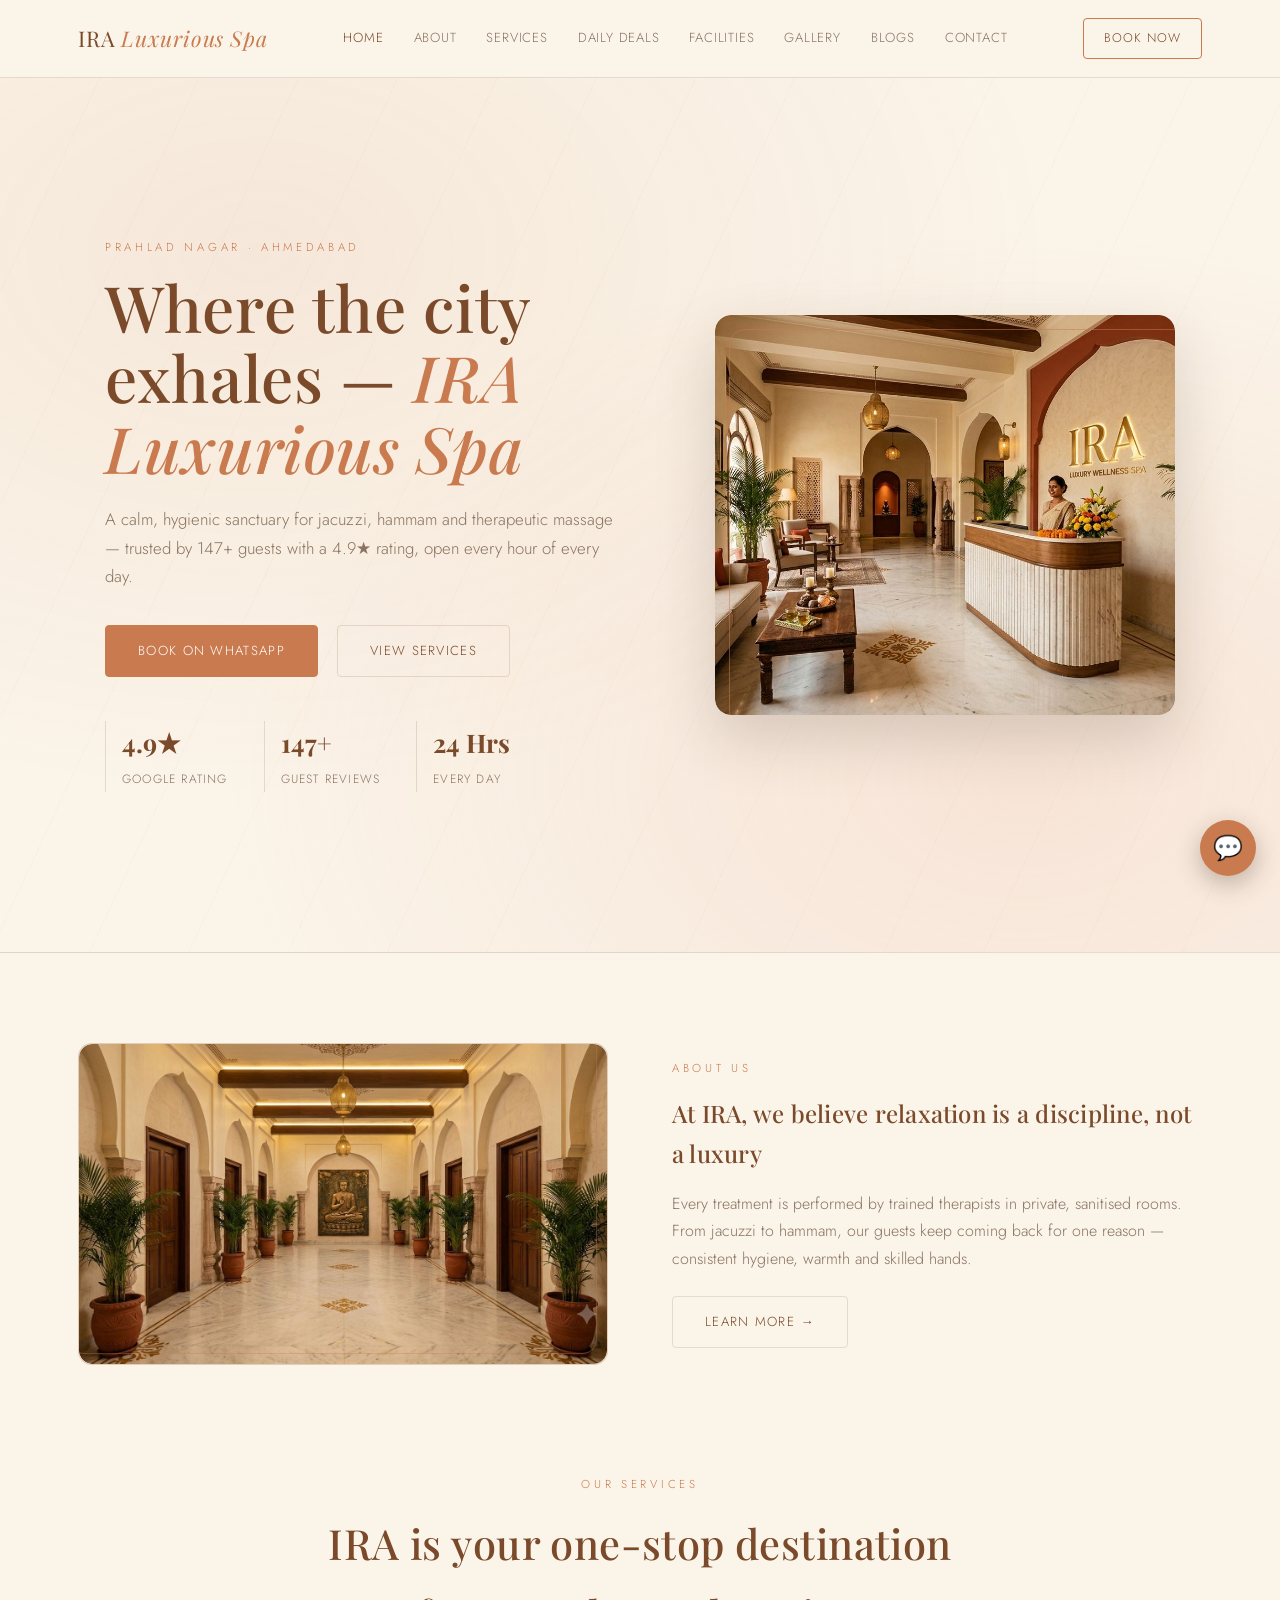
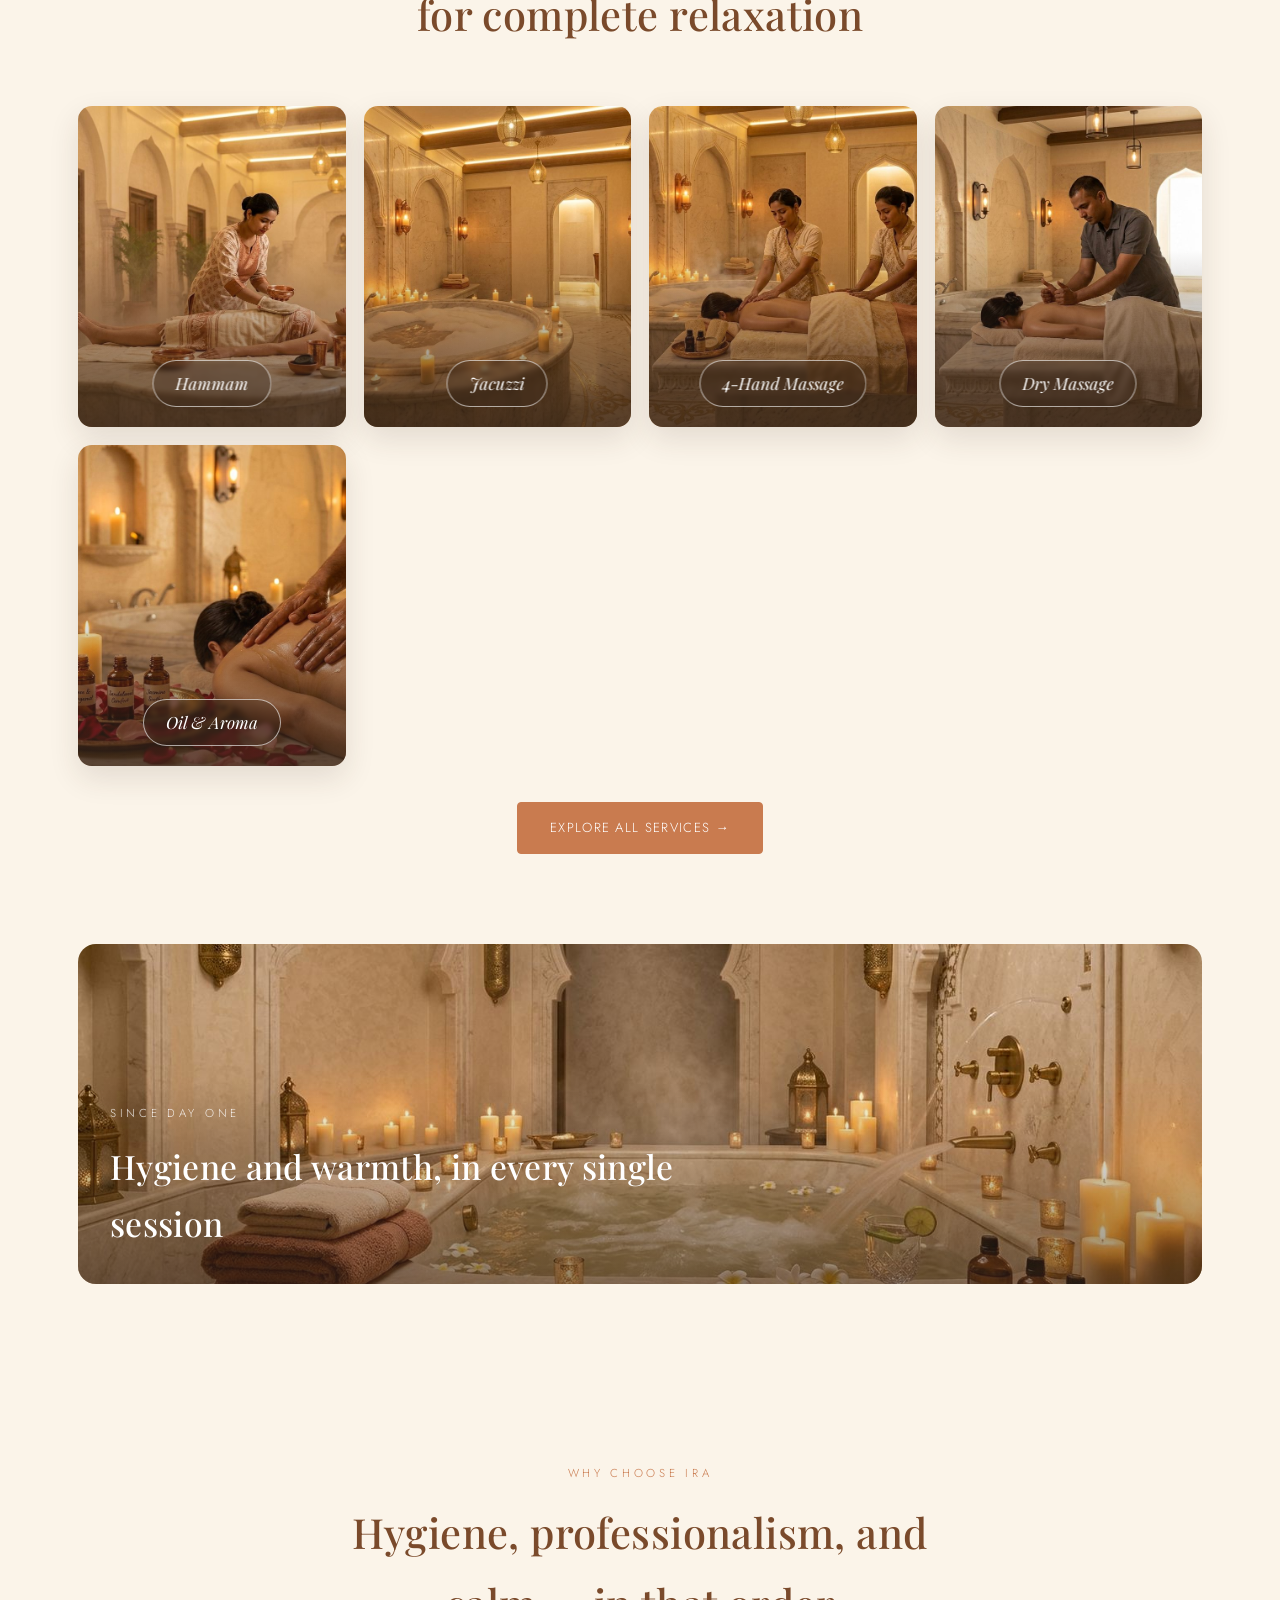
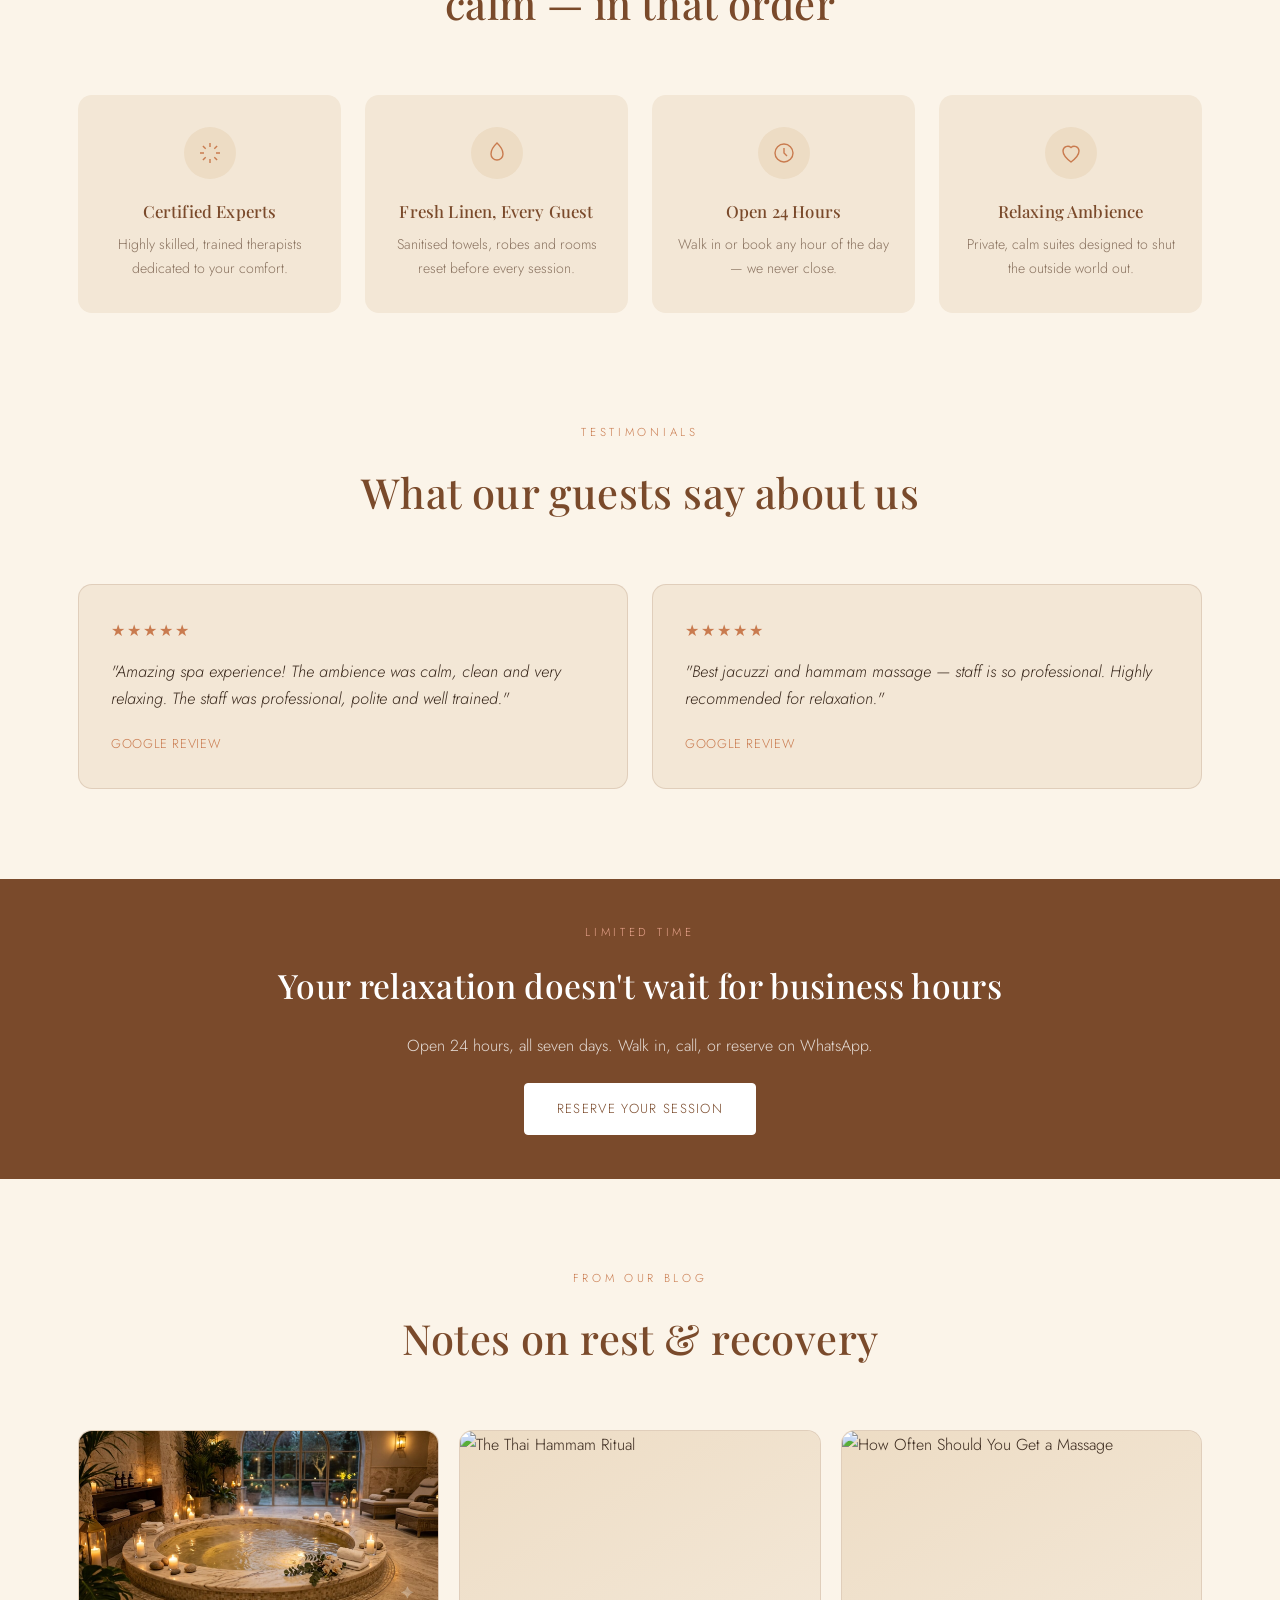
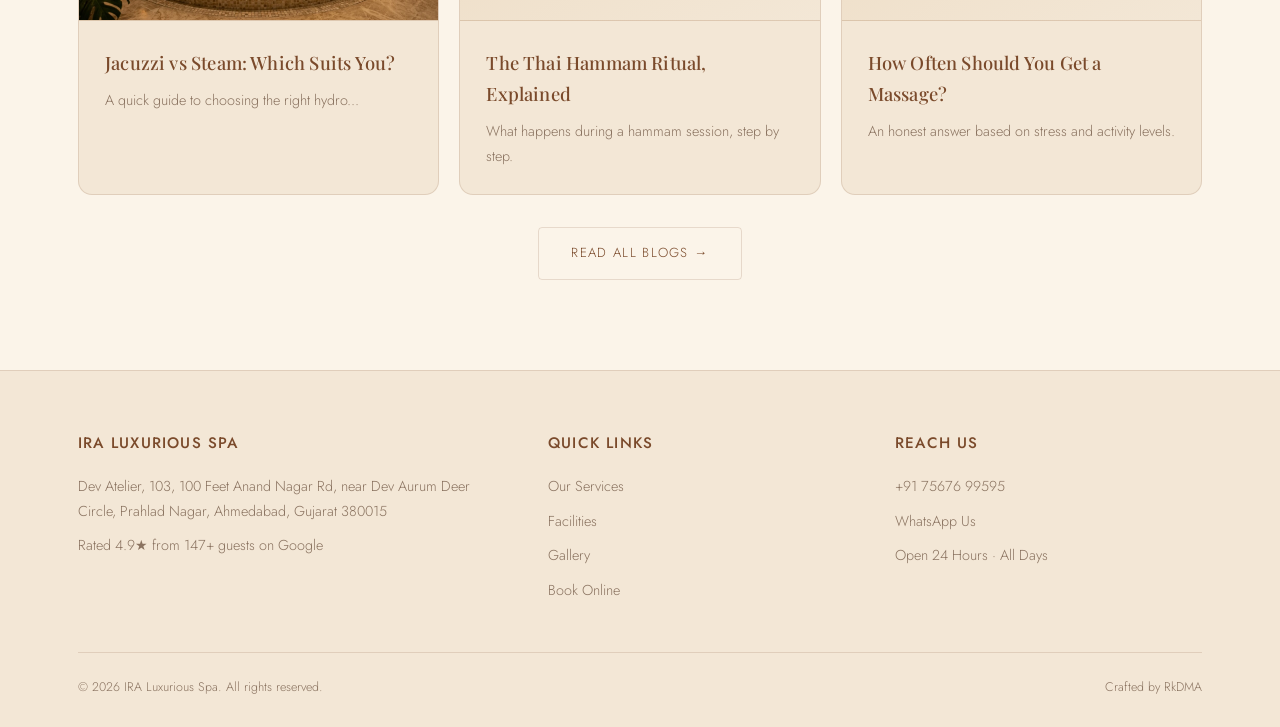
==== index.html @ a649a5be "Update index.html" ====
<!DOCTYPE html>
<html lang="en">
<head>
<meta charset="UTF-8">
<meta name="viewport" content="width=device-width, initial-scale=1.0">
<title>IRA Luxurious Spa | Prahlad Nagar, Ahmedabad</title>
<meta name="description" content="IRA Luxurious Spa in Prahlad Nagar, Ahmedabad — rated 4.9★. Jacuzzi, hammam, couple spa and full body massage in a calm, hygienic, luxury setting. Open 24 hours.">
<link rel="stylesheet" href="style.css">
</head>
<body>

<header>
  <nav class="nav">
    <a href="index.html" class="brand">IRA <span>Luxurious Spa</span></a>
    <ul class="navlinks">
      <li><a href="index.html" class="active">Home</a></li>
      <li><a href="about.html">About</a></li>
      <li><a href="services.html">Services</a></li>
      <li><a href="daily-deals.html">Daily Deals</a></li>
      <li><a href="facilities.html">Facilities</a></li>
      <li><a href="gallery.html">Gallery</a></li>
      <li><a href="blogs.html">Blogs</a></li>
      <li><a href="contact.html">Contact</a></li>
    </ul>
    <div style="display:flex;align-items:center;gap:16px;">
      <a href="book-online.html" class="navcta">Book Now</a>
      <button class="burger" aria-label="Menu"><span></span><span></span><span></span></button>
    </div>
  </nav>
</header>

<!-- HERO -->
<section class="hero">
  <div class="hero-flex">
    <div class="hero-inner">
      <div class="eyebrow">Prahlad Nagar · Ahmedabad</div>
      <h1>Where the city exhales — <em>IRA Luxurious Spa</em></h1>
      <p>A calm, hygienic sanctuary for jacuzzi, hammam and therapeutic massage — trusted by 147+ guests with a 4.9★ rating, open every hour of every day.</p>
      <div>
        <a href="https://wa.me/917567699595" class="btn">Book on WhatsApp</a>
        <a href="services.html" class="btn-ghost">View Services</a>
      </div>
      <div class="hero-stats">
        <div><b>4.9★</b><span>Google Rating</span></div>
        <div><b>147+</b><span>Guest Reviews</span></div>
        <div><b>24 Hrs</b><span>Every Day</span></div>
      </div>
    </div>
    <div class="hero-media">
      <img src="images/hero.jpg" alt="IRA Luxurious Spa reception, Prahlad Nagar Ahmedabad">
    </div>
  </div>
</section>

<!-- ABOUT -->
<section>
  <div class="wrap split">
    <div class="frame" style="padding:0; overflow:hidden;">
      <img src="images/about.jpg" alt="IRA Luxurious Spa interior corridor" style="width:100%; height:100%; object-fit:cover; display:block; min-height:320px; border-radius:14px;">
    </div>
    <div>
      <div class="eyebrow">About Us</div>
      <h2>At IRA, we believe relaxation is a discipline, not a luxury</h2>
      <p style="color:var(--muted); margin-top:16px;">Every treatment is performed by trained therapists in private, sanitised rooms. From jacuzzi to hammam, our guests keep coming back for one reason — consistent hygiene, warmth and skilled hands.</p>
      <a href="about.html" class="btn-ghost" style="margin-top:24px; margin-left:0;">Learn More →</a>
    </div>
  </div>
</section>

<!-- SERVICES — photo grid with hover label -->
<section style="padding-top:20px;">
  <div class="wrap">
    <div class="section-head center">
      <div class="eyebrow">Our Services</div>
      <h2>IRA is your one-stop destination for complete relaxation</h2>
    </div>
    <div class="photo-grid">
      <a href="services.html" class="photo-card">
        <img src="images/service-hammam.jpg" alt="Hammam Massage at IRA Luxurious Spa">
        <span class="label">Hammam</span>
      </a>
      <a href="services.html" class="photo-card">
        <img src="images/service-jacuzzi.jpg" alt="Jacuzzi Massage at IRA Luxurious Spa">
        <span class="label">Jacuzzi</span>
      </a>
      <a href="services.html" class="photo-card">
        <img src="images/service-4hand.jpg" alt="Four Hand Massage at IRA Luxurious Spa">
        <span class="label">4-Hand Massage</span>
      </a>
      <a href="services.html" class="photo-card">
        <img src="images/service-dry.jpg" alt="Dry Massage at IRA Luxurious Spa">
        <span class="label">Dry Massage</span>
      </a>
      <a href="services.html" class="photo-card">
        <img src="images/service-oil.jpg" alt="Oil Massage at IRA Luxurious Spa">
        <span class="label">Oil & Aroma</span>
      </a>
    </div>
    <div style="text-align:center; margin-top:36px;">
      <a href="services.html" class="btn">Explore All Services →</a>
    </div>
  </div>
</section>

<!-- FEATURE BANNER -->
<section style="padding-top:0;">
  <div class="wrap">
    <div style="border-radius:18px; overflow:hidden; position:relative; height:340px;">
      <img src="images/jacuzzi-bathtub.jpg" alt="IRA Luxurious Spa jacuzzi suite" style="width:100%; height:100%; object-fit:cover; display:block;">
      <div style="position:absolute; inset:0; background:linear-gradient(0deg, rgba(59,42,30,0.55), transparent 60%); display:flex; align-items:flex-end; padding:32px;">
        <div>
          <div class="eyebrow" style="color:rgba(255,255,255,0.85);">Since Day One</div>
          <h2 style="color:#fff; font-size:clamp(1.5rem,3vw,2.1rem); max-width:600px;">Hygiene and warmth, in every single session</h2>
        </div>
      </div>
    </div>
  </div>
</section>

<!-- WHY CHOOSE US -->
<section>
  <div class="wrap">
    <div class="section-head center">
      <div class="eyebrow">Why Choose IRA</div>
      <h2>Hygiene, professionalism, and calm — in that order</h2>
    </div>
    <div class="why-grid">
      <div class="why-card">
        <div class="why-icon"><svg viewBox="0 0 24 24"><path d="M12 2v4M12 18v4M4.9 4.9l2.8 2.8M16.3 16.3l2.8 2.8M2 12h4M18 12h4M4.9 19.1l2.8-2.8M16.3 7.7l2.8-2.8"/></svg></div>
        <h4>Certified Experts</h4>
        <p>Highly skilled, trained therapists dedicated to your comfort.</p>
      </div>
      <div class="why-card">
        <div class="why-icon"><svg viewBox="0 0 24 24"><path d="M12 2s6 5.5 6 11a6 6 0 01-12 0c0-5.5 6-11 6-11z"/></svg></div>
        <h4>Fresh Linen, Every Guest</h4>
        <p>Sanitised towels, robes and rooms reset before every session.</p>
      </div>
      <div class="why-card">
        <div class="why-icon"><svg viewBox="0 0 24 24"><circle cx="12" cy="12" r="9"/><path d="M12 7v5l3 3"/></svg></div>
        <h4>Open 24 Hours</h4>
        <p>Walk in or book any hour of the day — we never close.</p>
      </div>
      <div class="why-card">
        <div class="why-icon"><svg viewBox="0 0 24 24"><path d="M12 21c-4-3-8-6.5-8-11a4.8 4.8 0 018-3.5A4.8 4.8 0 0120 10c0 4.5-4 8-8 11z"/></svg></div>
        <h4>Relaxing Ambience</h4>
        <p>Private, calm suites designed to shut the outside world out.</p>
      </div>
    </div>
  </div>
</section>

<!-- TESTIMONIALS -->
<section style="padding-top:20px;">
  <div class="wrap">
    <div class="section-head center">
      <div class="eyebrow">Testimonials</div>
      <h2>What our guests say about us</h2>
    </div>
    <div class="grid" style="border:none; background:transparent; gap:24px;">
      <div class="testi">
        <div class="stars">★★★★★</div>
        <p>"Amazing spa experience! The ambience was calm, clean and very relaxing. The staff was professional, polite and well trained."</p>
        <span>Google Review</span>
      </div>
      <div class="testi">
        <div class="stars">★★★★★</div>
        <p>"Best jacuzzi and hammam massage — staff is so professional. Highly recommended for relaxation."</p>
        <span>Google Review</span>
      </div>
    </div>
  </div>
</section>

<!-- OFFER BANNER -->
<div class="offer-band">
  <div class="wrap">
    <div class="eyebrow">Limited Time</div>
    <h2>Your relaxation doesn't wait for business hours</h2>
    <p style="color:rgba(255,255,255,0.8); margin-bottom:24px;">Open 24 hours, all seven days. Walk in, call, or reserve on WhatsApp.</p>
    <a href="book-online.html" class="btn">Reserve Your Session</a>
  </div>
</div>

<!-- BLOG TEASER -->
<section>
  <div class="wrap">
    <div class="section-head center">
      <div class="eyebrow">From Our Blog</div>
      <h2>Notes on rest & recovery</h2>
    </div>
    <div class="grid" style="border:none; background:transparent; gap:20px;">
      <div class="blog-card">
        <div class="blog-thumb"><img src="images/blog-jacuzzi.jpg" alt="Jacuzzi vs Steam" style="width:100%; height:100%; object-fit:cover;"></div>
        <div class="blog-body"><h3>Jacuzzi vs Steam: Which Suits You?</h3><p>A quick guide to choosing the right hydro...</p></div>
      </div>
      <div class="blog-card">
        <div class="blog-thumb"><img src="images/blog-hammam.jpg" alt="The Thai Hammam Ritual" style="width:100%; height:100%; object-fit:cover;"></div>
        <div class="blog-body"><h3>The Thai Hammam Ritual, Explained</h3><p>What happens during a hammam session, step by step.</p></div>
      </div>
      <div class="blog-card">
        <div class="blog-thumb"><img src="images/blog-recovery.jpg" alt="How Often Should You Get a Massage" style="width:100%; height:100%; object-fit:cover;"></div>
        <div class="blog-body"><h3>How Often Should You Get a Massage?</h3><p>An honest answer based on stress and activity levels.</p></div>
      </div>
    </div>
    <div style="text-align:center; margin-top:32px;">
      <a href="blogs.html" class="btn-ghost" style="margin-left:0;">Read All Blogs →</a>
    </div>
  </div>
</section>

<footer>
  <div class="wrap">
    <div class="footgrid">
      <div>
        <h4>IRA Luxurious Spa</h4>
        <p>Dev Atelier, 103, 100 Feet Anand Nagar Rd, near Dev Aurum Deer Circle, Prahlad Nagar, Ahmedabad, Gujarat 380015</p>
        <p>Rated 4.9★ from 147+ guests on Google</p>
      </div>
      <div>
        <h4>Quick Links</h4>
        <a href="services.html">Our Services</a>
        <a href="facilities.html">Facilities</a>
        <a href="gallery.html">Gallery</a>
        <a href="book-online.html">Book Online</a>
      </div>
      <div>
        <h4>Reach Us</h4>
        <a href="tel:+917567699595">+91 75676 99595</a>
        <a href="https://wa.me/917567699595">WhatsApp Us</a>
        <p>Open 24 Hours · All Days</p>
      </div>
    </div>
    <div class="footbottom">
      <span>© 2026 IRA Luxurious Spa. All rights reserved.</span>
      <span>Crafted by RkDMA</span>
    </div>
  </div>
</footer>
<a href="https://wa.me/917567699595" class="wa-float" aria-label="Chat on WhatsApp">💬</a>
<script src="script.js"></script>
</body>
</html>
---- style.css ----
@import url('https://fonts.googleapis.com/css2?family=Playfair+Display:ital,wght@0,400;0,500;0,600;1,500&family=Jost:wght@300;400;500;600&display=swap');

/* ================================================
   COLOR SYSTEM — change values here to re-theme
   the WHOLE site. Every page reads these same names.
   ================================================ */
:root{
  --black:#FBF4E9;      /* main page background (warm cream) */
  --panel:#F3E7D6;      /* card / section background */
  --panel-2:#EDDCC4;    /* deeper card background (hover, alt rows) */
  --gold:#C97B4F;       /* primary accent — terracotta (buttons, links) */
  --gold-light:#7A4A2B; /* headings colour — deep warm brown */
  --cream:#3B2A1E;      /* body text colour — dark roasted brown */
  --muted:#8A7360;      /* secondary / muted text */
  --wine:#E7A38C;       /* soft pink accent (badges, highlights) */
  --line: rgba(122,74,43,0.16);
  --radius: 4px;
}

*{box-sizing:border-box; margin:0; padding:0;}
html{scroll-behavior:smooth;}

body{
  background:var(--black);
  color:var(--cream);
  font-family:'Jost', sans-serif;
  font-weight:300;
  line-height:1.7;
  -webkit-font-smoothing:antialiased;
}

h1,h2,h3,h4{
  font-family:'Playfair Display', serif;
  font-weight:500;
  letter-spacing:0.01em;
  color:var(--gold-light);
}

a{color:inherit; text-decoration:none;}
img{max-width:100%; display:block;}

.eyebrow{
  font-family:'Jost', sans-serif;
  text-transform:uppercase;
  letter-spacing:0.32em;
  font-size:0.72rem;
  color:var(--gold);
  margin-bottom:14px;
}

.wrap{max-width:1180px; margin:0 auto; padding:0 28px;}

.ripple{width:100%; height:34px; display:flex; align-items:center; justify-content:center; opacity:0.7;}
.ripple svg{width:220px; height:14px;}

/* ---------- header ---------- */
header{
  position:sticky; top:0; z-index:50;
  background:rgba(251,244,233,0.94);
  backdrop-filter:blur(8px);
  border-bottom:1px solid var(--line);
}
.nav{display:flex; align-items:center; justify-content:space-between; padding:18px 28px; max-width:1180px; margin:0 auto;}
.brand{font-family:'Playfair Display', serif; font-size:1.35rem; color:var(--gold-light); letter-spacing:0.04em;}
.brand span{color:var(--gold); font-style:italic; font-weight:400;}
.navlinks{display:flex; gap:30px; list-style:none; font-size:0.82rem; letter-spacing:0.06em; text-transform:uppercase;}
.navlinks a{color:var(--muted); transition:color .25s;}
.navlinks a:hover, .navlinks a.active{color:var(--gold-light);}
.navcta{border:1px solid var(--gold); color:var(--gold-light) !important; padding:9px 20px; font-size:0.78rem; letter-spacing:0.08em; text-transform:uppercase; transition:all .25s; border-radius:var(--radius);}
.navcta:hover{background:var(--gold); color:#fff !important;}
.burger{display:none; flex-direction:column; gap:5px; cursor:pointer; background:none; border:0;}
.burger span{width:24px; height:1px; background:var(--gold-light);}

@media(max-width:860px){
  .navlinks{
    position:fixed; top:64px; left:0; right:0; bottom:0;
    width:100%; height:calc(100% - 64px);
    background:var(--black);
    flex-direction:column; align-items:center; justify-content:center;
    gap:26px; font-size:1rem; z-index:100;
    transform:translateY(-120%); transition:transform .35s ease;
    visibility:hidden;
  }
  .navlinks.open{transform:translateY(0); visibility:visible;}
  .burger{display:flex;}
  .navcta{display:none;}
}

/* ---------- hero ---------- */
.hero{
  min-height:78vh; display:flex; align-items:center; position:relative;
  background:
    radial-gradient(ellipse at 20% 20%, rgba(201,123,79,0.10), transparent 55%),
    radial-gradient(ellipse at 80% 80%, rgba(231,163,140,0.20), transparent 55%),
    var(--black);
  overflow:hidden; border-bottom:1px solid var(--line);
}
.hero::before{
  content:""; position:absolute; inset:0;
  background-image: repeating-linear-gradient(115deg, rgba(201,123,79,0.04) 0px, rgba(201,123,79,0.04) 1px, transparent 1px, transparent 90px);
  pointer-events:none;
}
.hero-inner{max-width:720px; padding:80px 28px;}
.hero-flex{display:flex; align-items:center; justify-content:space-between; gap:50px; max-width:1180px; margin:0 auto; padding:70px 28px;}
.hero-flex .hero-inner{padding:0; max-width:560px;}
.hero-media{flex:1; max-width:460px; border-radius:16px; position:relative; overflow:hidden; box-shadow:0 24px 60px rgba(59,42,30,0.18);}
.hero-media::before{content:""; position:absolute; top:14px; left:14px; right:-14px; bottom:-14px; border:1.5px solid var(--gold); opacity:0.5; border-radius:16px; pointer-events:none; z-index:2;}
.hero-media img{width:100%; height:400px; object-fit:cover; display:block; border-radius:16px; position:relative; z-index:1;}
@media(max-width:900px){.hero-flex{flex-direction:column;} .hero-media{max-width:100%; order:-1;} .hero-media img{height:260px;}}

.hero h1{font-size:clamp(2.4rem, 5vw, 4rem); line-height:1.1; margin-bottom:22px;}
.hero h1 em{color:var(--gold); font-style:italic;}
.hero p{color:var(--muted); font-size:1.05rem; max-width:520px; margin-bottom:34px;}
.hero-stats{display:flex; gap:36px; margin-top:44px;}
.hero-stats div{border-left:1px solid var(--line); padding-left:16px;}
.hero-stats b{display:block; font-family:'Playfair Display',serif; font-size:1.6rem; color:var(--gold-light);}
.hero-stats span{font-size:0.75rem; text-transform:uppercase; letter-spacing:0.1em; color:var(--muted);}

.btn{display:inline-block; background:var(--gold); color:#fff; padding:14px 32px; font-size:0.82rem; letter-spacing:0.1em; text-transform:uppercase; border:1px solid var(--gold); transition:all .25s; border-radius:var(--radius);}
.btn:hover{background:transparent; color:var(--gold-light);}
.btn-ghost{display:inline-block; background:transparent; color:var(--gold-light); padding:14px 32px; font-size:0.82rem; letter-spacing:0.1em; text-transform:uppercase; border:1px solid var(--line); margin-left:14px; transition:all .25s; border-radius:var(--radius);}
.btn-ghost:hover{border-color:var(--gold);}

/* ---------- sections ---------- */
section{padding:90px 0;}
.section-head{max-width:640px; margin-bottom:56px;}
.section-head.center{max-width:640px; margin-left:auto; margin-right:auto; text-align:center;}
.section-head h2{font-size:clamp(1.8rem,3.4vw,2.6rem);}
.section-head p{color:var(--muted); margin-top:16px;}

/* service / info cards */
.grid{display:grid; grid-template-columns:repeat(auto-fit, minmax(280px,1fr)); gap:1px; background:var(--line); border:1px solid var(--line); border-radius:var(--radius); overflow:hidden;}
.card{background:var(--panel); padding:36px 30px; transition:background .3s;}
.card:hover{background:var(--panel-2);}
.card{padding:0; overflow:hidden;}
.card-img{width:100%; height:170px; object-fit:cover; display:block;}
.card-body{padding:26px 26px 22px;}
.card .idx{font-family:'Playfair Display',serif; color:var(--gold); font-size:0.85rem; letter-spacing:0.1em;}
.card h3{margin:14px 0 10px; font-size:1.25rem;}
.card p{color:var(--muted); font-size:0.92rem; margin-bottom:18px;}
.card-foot{display:flex; align-items:center; justify-content:space-between; border-top:1px solid var(--line); padding-top:16px;}
.price{font-family:'Playfair Display',serif; color:var(--gold-light); font-size:1.1rem;}
.price small{color:var(--muted); font-size:0.7rem; display:block; font-family:'Jost',sans-serif;}
.book-link{font-size:0.72rem; text-transform:uppercase; letter-spacing:0.08em; color:var(--gold); border-bottom:1px solid var(--gold); padding-bottom:2px;}
.book-link:hover{color:var(--gold-light); border-color:var(--gold-light);}

/* ---------- photo-cards (services grid with hover label) ---------- */
.photo-grid{display:grid; grid-template-columns:repeat(auto-fit, minmax(230px,1fr)); gap:18px;}
.photo-card{position:relative; aspect-ratio:3/3.6; border-radius:14px; overflow:hidden; box-shadow:0 12px 30px rgba(59,42,30,0.12);}
.photo-card img{width:100%; height:100%; object-fit:cover; transition:transform .5s ease;}
.photo-card:hover img{transform:scale(1.07);}
.photo-card::after{content:""; position:absolute; inset:0; background:linear-gradient(180deg, rgba(59,42,30,0) 45%, rgba(59,42,30,0.75) 100%);}
.photo-card .label{position:absolute; left:50%; bottom:20px; transform:translateX(-50%); color:#fff; font-family:'Playfair Display',serif; font-style:italic; font-size:1.05rem; border:1px solid rgba(255,255,255,0.6); padding:8px 22px; border-radius:30px; background:rgba(59,42,30,0.35); backdrop-filter:blur(2px); white-space:nowrap; z-index:2;}

/* ---------- illustration cards (code-generated, no photo files needed) ---------- */
.illus-card{
  position:relative; aspect-ratio:3/3.4; border-radius:14px; overflow:hidden;
  background:linear-gradient(160deg, var(--panel), var(--panel-2));
  box-shadow:0 12px 30px rgba(59,42,30,0.10);
  display:flex; flex-direction:column; align-items:center; justify-content:center;
  padding:20px; transition:transform .35s ease, box-shadow .35s ease;
  border:1px solid var(--line);
}
.illus-card:hover{transform:translateY(-6px); box-shadow:0 18px 40px rgba(59,42,30,0.16);}
.illus-card .illus-glow{
  position:absolute; width:140px; height:140px; border-radius:50%;
  background:radial-gradient(circle, rgba(201,123,79,0.18), transparent 70%);
  top:10%; left:50%; transform:translateX(-50%);
}
.illus-card svg{width:64px; height:64px; stroke:var(--gold-light); fill:none; stroke-width:1.2; position:relative; z-index:1; margin-bottom:18px;}
.illus-card .label{
  position:relative; z-index:1; font-family:'Playfair Display',serif; font-style:italic;
  color:var(--gold-light); font-size:1.1rem; text-align:center;
}
.illus-card .sub{position:relative; z-index:1; color:var(--muted); font-size:0.78rem; margin-top:6px; text-align:center;}
.why-grid{display:grid; grid-template-columns:repeat(auto-fit, minmax(220px,1fr)); gap:24px;}
.why-card{background:var(--panel); border-radius:14px; padding:32px 26px; text-align:center;}
.why-icon{width:52px; height:52px; margin:0 auto 18px; border-radius:50%; background:var(--panel-2); display:flex; align-items:center; justify-content:center;}
.why-icon svg{width:24px; height:24px; stroke:var(--gold); fill:none; stroke-width:1.4;}
.why-card h4{font-size:1.05rem; margin-bottom:8px; color:var(--gold-light);}
.why-card p{color:var(--muted); font-size:0.88rem;}

/* about split */
.split{display:grid; grid-template-columns:1fr 1fr; gap:64px; align-items:center;}
@media(max-width:860px){.split{grid-template-columns:1fr;}}
.frame{border:1px solid var(--line); padding:34px; background:var(--panel); position:relative; border-radius:14px;}
.frame::before{content:""; position:absolute; top:-10px; left:-10px; right:10px; bottom:10px; border:1px solid var(--gold); opacity:0.35; pointer-events:none; border-radius:14px;}

/* testimonials */
.testi{background:var(--panel); border:1px solid var(--line); padding:32px; border-radius:14px;}
.testi p{font-style:italic; color:var(--cream); font-size:1.02rem; margin-bottom:16px;}
.testi span{color:var(--gold); font-size:0.8rem; letter-spacing:0.05em; text-transform:uppercase;}
.stars{color:var(--gold); letter-spacing:2px; margin-bottom:14px;}

/* facilities list */
.facility-list{display:grid; grid-template-columns:repeat(auto-fit,minmax(240px,1fr)); gap:28px;}
.facility{padding:26px; border:1px solid var(--line); background:var(--panel); border-radius:14px;}
.facility h4{margin-bottom:8px; font-size:1.05rem;}
.facility p{color:var(--muted); font-size:0.9rem;}

/* contact/cta band */
.band{background:linear-gradient(120deg, var(--panel), var(--panel-2)); border-top:1px solid var(--line); border-bottom:1px solid var(--line); padding:70px 0; text-align:center;}
.band h2{font-size:clamp(1.7rem,3vw,2.4rem); margin-bottom:18px;}
.band p{color:var(--muted); margin-bottom:32px;}

/* offer banner (deep ribbon, stands out against light theme) */
.offer-band{background:var(--gold-light); color:#fff; text-align:center; padding:44px 0;}
.offer-band .eyebrow{color:var(--wine);}
.offer-band h2{color:#fff; font-size:clamp(1.5rem,3vw,2.1rem); margin-bottom:18px;}
.offer-band .btn{background:#fff; color:var(--gold-light); border-color:#fff;}
.offer-band .btn:hover{background:transparent; color:#fff;}

/* forms */
.form-wrap{background:var(--panel); border:1px solid var(--line); padding:40px; border-radius:14px;}
.form-row{display:grid; grid-template-columns:1fr 1fr; gap:18px; margin-bottom:18px;}
@media(max-width:600px){.form-row{grid-template-columns:1fr;}}
label{font-size:0.72rem; text-transform:uppercase; letter-spacing:0.08em; color:var(--muted); display:block; margin-bottom:8px;}
input, select, textarea{width:100%; background:#fff; border:1px solid var(--line); color:var(--cream); padding:13px 14px; font-family:'Jost',sans-serif; font-size:0.92rem; border-radius:6px;}
input:focus, select:focus, textarea:focus{outline:1px solid var(--gold); border-color:var(--gold);}
.full{grid-column:1/-1;}

/* gallery */
.gallery-grid{display:grid; grid-template-columns:repeat(auto-fit,minmax(220px,1fr)); gap:10px;}
.gtile{aspect-ratio:4/5; background:linear-gradient(160deg, var(--panel-2), var(--panel)); border:1px solid var(--line); display:flex; align-items:flex-end; padding:18px; position:relative; overflow:hidden; border-radius:12px;}
.gtile img{position:absolute; inset:0; width:100%; height:100%; object-fit:cover; z-index:0;}
.gtile::after{content:""; position:absolute; inset:0; z-index:1; background: linear-gradient(180deg, rgba(59,42,30,0) 40%, rgba(59,42,30,0.75) 100%);}
.gtile span{position:relative; z-index:2; font-family:'Playfair Display',serif; font-style:italic; color:#fff; font-size:1rem;}

/* blog */
.blog-card{background:var(--panel); border:1px solid var(--line); border-radius:14px; overflow:hidden;}
.blog-thumb{height:190px; background:linear-gradient(150deg, var(--panel-2), var(--panel)); border-bottom:1px solid var(--line); display:flex; align-items:center; justify-content:center;}
.blog-body{padding:26px;}
.blog-body .eyebrow{margin-bottom:10px;}
.blog-body h3{font-size:1.15rem; margin-bottom:10px;}
.blog-body p{color:var(--muted); font-size:0.9rem;}

/* footer */
footer{border-top:1px solid var(--line); padding:60px 0 28px; background:var(--panel);}
.footgrid{display:grid; grid-template-columns:1.4fr 1fr 1fr; gap:40px; margin-bottom:40px;}
@media(max-width:760px){.footgrid{grid-template-columns:1fr;}}
.footgrid h4{color:var(--gold-light); font-size:0.95rem; margin-bottom:18px; text-transform:uppercase; letter-spacing:0.08em; font-family:'Jost',sans-serif;}
.footgrid p, .footgrid a{color:var(--muted); font-size:0.9rem; display:block; margin-bottom:10px;}
.footgrid a:hover{color:var(--gold-light);}
.footbottom{border-top:1px solid var(--line); padding-top:24px; display:flex; justify-content:space-between; flex-wrap:wrap; gap:12px; color:var(--muted); font-size:0.78rem;}

/* whatsapp float */
.wa-float{position:fixed; bottom:24px; right:24px; z-index:60; background:var(--gold); color:#fff; width:56px; height:56px; border-radius:50%; display:flex; align-items:center; justify-content:center; box-shadow:0 8px 24px rgba(59,42,30,0.3); font-size:1.5rem;}
.wa-float:hover{background:var(--gold-light);}

.mapbox{border:1px solid var(--line); border-radius:14px; overflow:hidden; filter:sepia(0.15) saturate(1.1);}
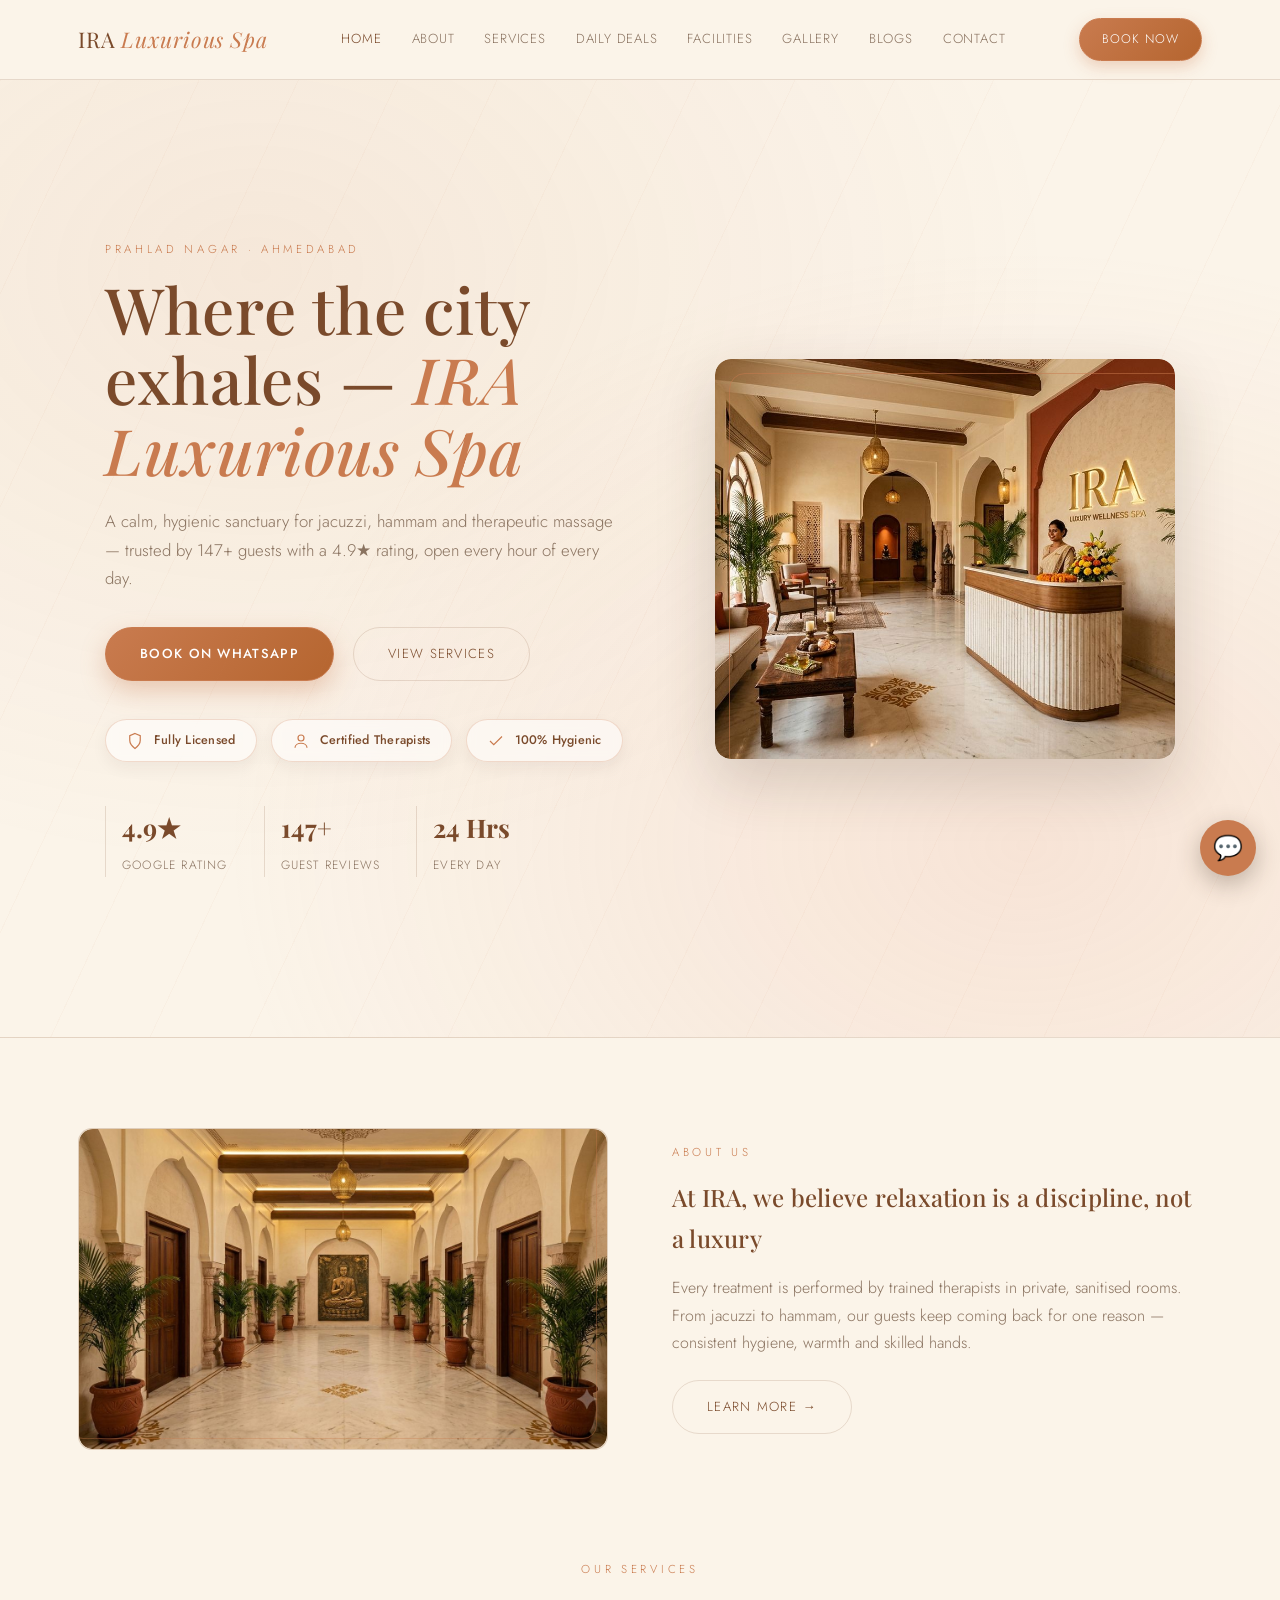
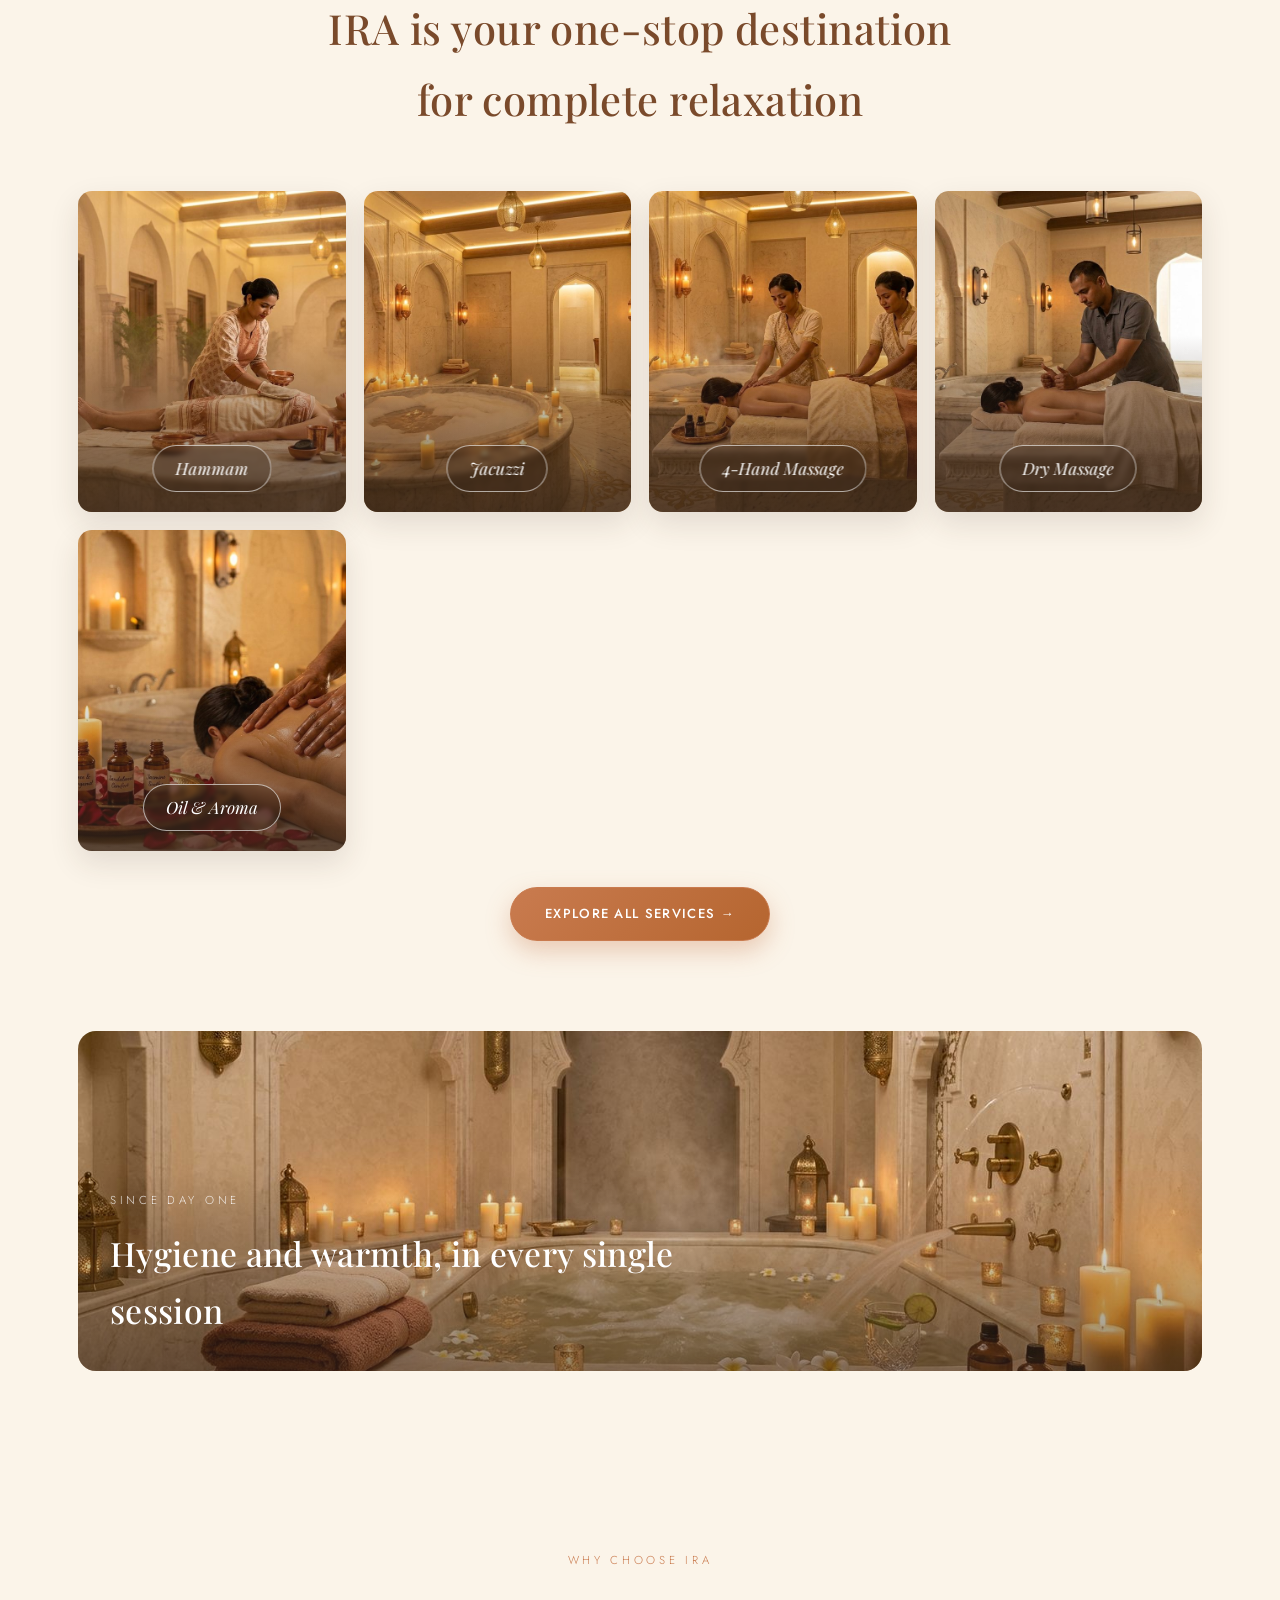
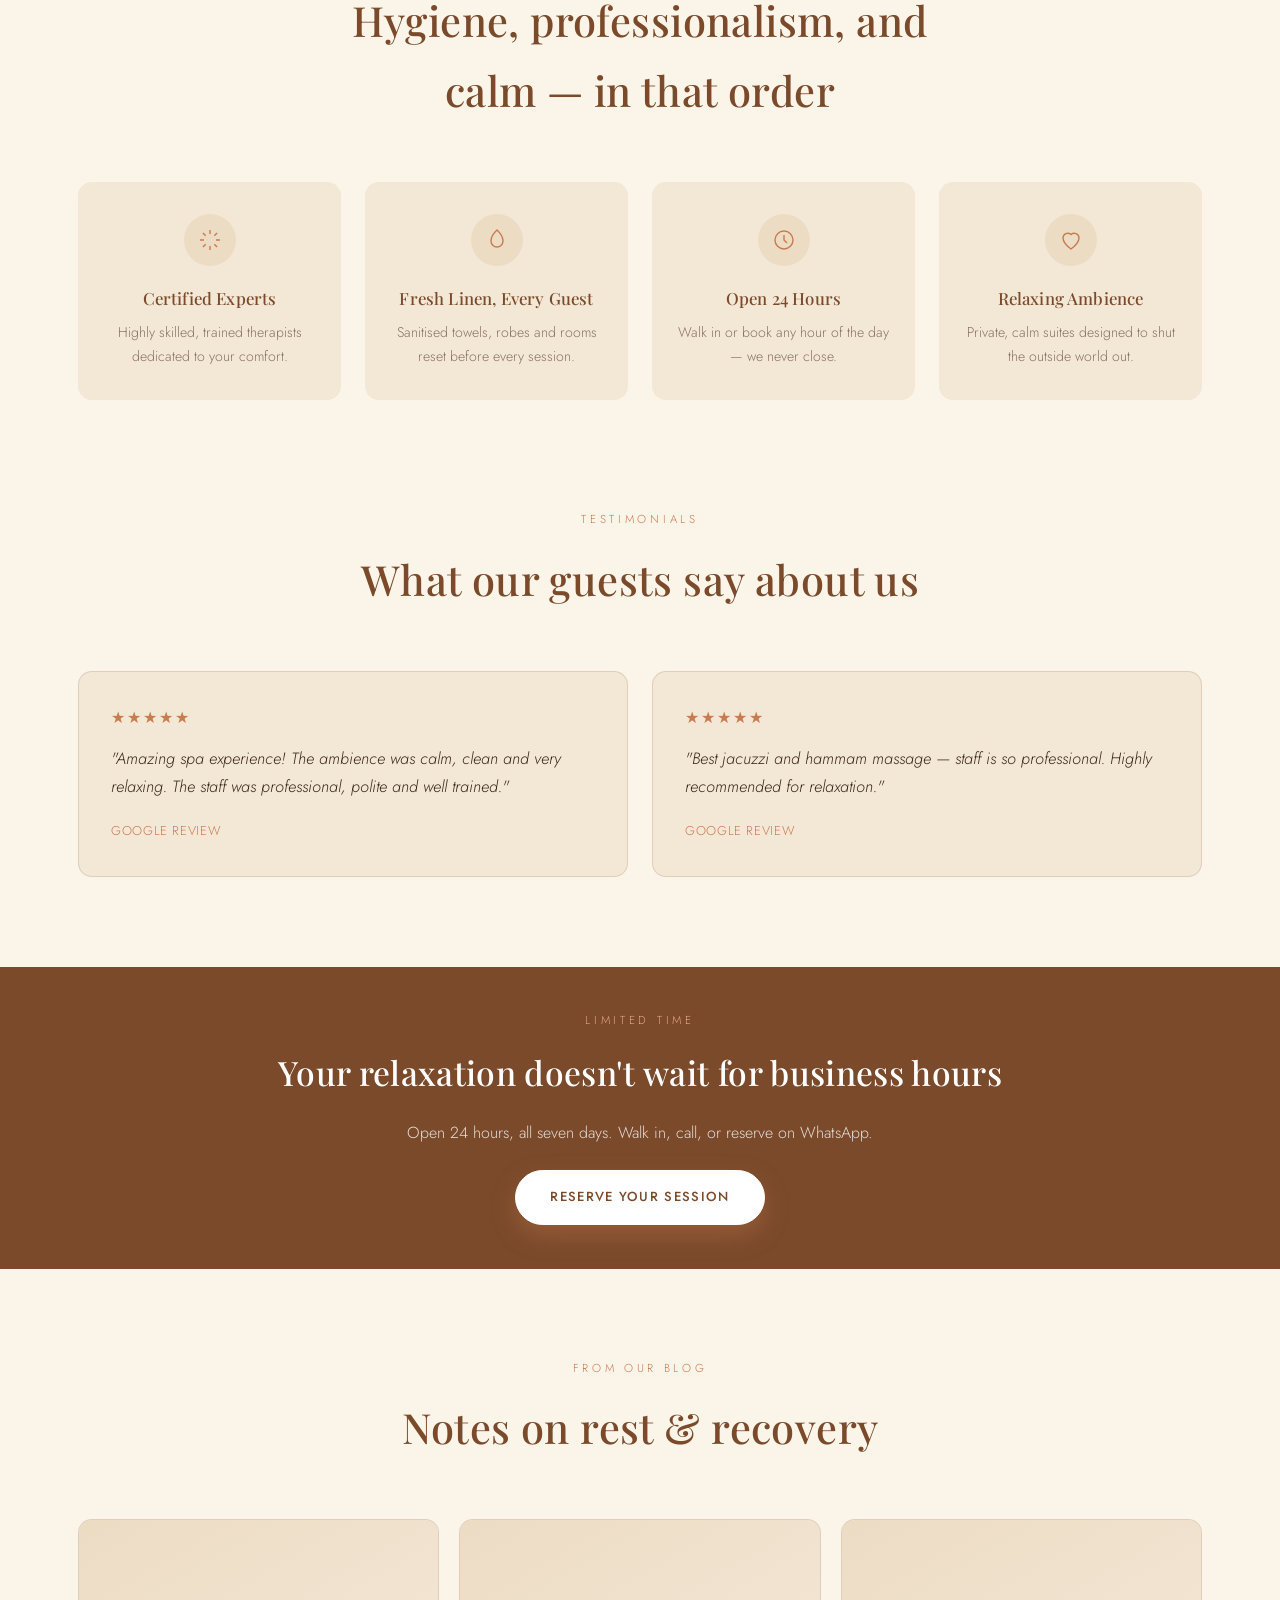
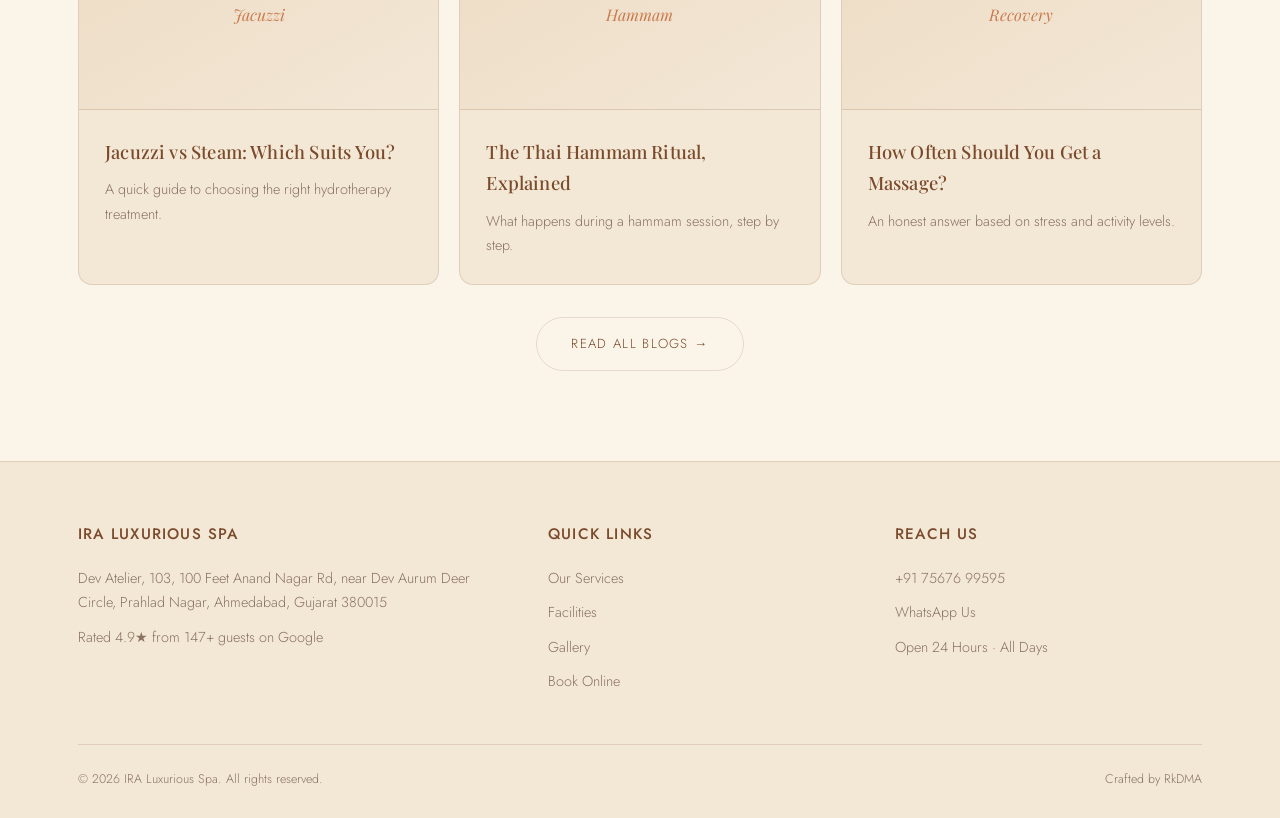
==== commit c473f966: "Add files via upload" ====
--- a/index.html
+++ b/index.html
@@ -40,6 +40,11 @@
         <a href="https://wa.me/917567699595" class="btn">Book on WhatsApp</a>
         <a href="services.html" class="btn-ghost">View Services</a>
       </div>
+      <div class="trust-badges">
+        <div class="trust-badge"><svg viewBox="0 0 24 24"><path d="M12 2l7 3v6c0 5-3 8-7 11-4-3-7-6-7-11V5l7-3z"/></svg>Fully Licensed</div>
+        <div class="trust-badge"><svg viewBox="0 0 24 24"><circle cx="12" cy="8" r="4"/><path d="M4 21c0-4 4-6 8-6s8 2 8 6"/></svg>Certified Therapists</div>
+        <div class="trust-badge"><svg viewBox="0 0 24 24"><path d="M4 12l5 5L20 6"/></svg>100% Hygienic</div>
+      </div>
       <div class="hero-stats">
         <div><b>4.9★</b><span>Google Rating</span></div>
         <div><b>147+</b><span>Guest Reviews</span></div>
@@ -190,15 +195,15 @@
     </div>
     <div class="grid" style="border:none; background:transparent; gap:20px;">
       <div class="blog-card">
-        <div class="blog-thumb"><img src="images/blog-jacuzzi.jpg" alt="Jacuzzi vs Steam" style="width:100%; height:100%; object-fit:cover;"></div>
-        <div class="blog-body"><h3>Jacuzzi vs Steam: Which Suits You?</h3><p>A quick guide to choosing the right hydro...</p></div>
+        <div class="blog-thumb"><span style="font-family:'Playfair Display',serif; font-style:italic; color:var(--gold);">Jacuzzi</span></div>
+        <div class="blog-body"><h3>Jacuzzi vs Steam: Which Suits You?</h3><p>A quick guide to choosing the right hydrotherapy treatment.</p></div>
       </div>
       <div class="blog-card">
-        <div class="blog-thumb"><img src="images/blog-hammam.jpg" alt="The Thai Hammam Ritual" style="width:100%; height:100%; object-fit:cover;"></div>
+        <div class="blog-thumb"><span style="font-family:'Playfair Display',serif; font-style:italic; color:var(--gold);">Hammam</span></div>
         <div class="blog-body"><h3>The Thai Hammam Ritual, Explained</h3><p>What happens during a hammam session, step by step.</p></div>
       </div>
       <div class="blog-card">
-        <div class="blog-thumb"><img src="images/blog-recovery.jpg" alt="How Often Should You Get a Massage" style="width:100%; height:100%; object-fit:cover;"></div>
+        <div class="blog-thumb"><span style="font-family:'Playfair Display',serif; font-style:italic; color:var(--gold);">Recovery</span></div>
         <div class="blog-body"><h3>How Often Should You Get a Massage?</h3><p>An honest answer based on stress and activity levels.</p></div>
       </div>
     </div>
--- a/style.css
+++ b/style.css
@@ -66,8 +66,8 @@
 .navlinks{display:flex; gap:30px; list-style:none; font-size:0.82rem; letter-spacing:0.06em; text-transform:uppercase;}
 .navlinks a{color:var(--muted); transition:color .25s;}
 .navlinks a:hover, .navlinks a.active{color:var(--gold-light);}
-.navcta{border:1px solid var(--gold); color:var(--gold-light) !important; padding:9px 20px; font-size:0.78rem; letter-spacing:0.08em; text-transform:uppercase; transition:all .25s; border-radius:var(--radius);}
-.navcta:hover{background:var(--gold); color:#fff !important;}
+.navcta{background:linear-gradient(135deg, var(--gold), #B5652F); border:1px solid var(--gold); color:#fff !important; padding:10px 22px; font-size:0.78rem; letter-spacing:0.08em; text-transform:uppercase; transition:all .25s; border-radius:30px; box-shadow:0 6px 16px rgba(201,123,79,0.3);}
+.navcta:hover{background:transparent; color:var(--gold) !important; box-shadow:none;}
 .burger{display:none; flex-direction:column; gap:5px; cursor:pointer; background:none; border:0;}
 .burger span{width:24px; height:1px; background:var(--gold-light);}
 
@@ -116,10 +116,22 @@
 .hero-stats b{display:block; font-family:'Playfair Display',serif; font-size:1.6rem; color:var(--gold-light);}
 .hero-stats span{font-size:0.75rem; text-transform:uppercase; letter-spacing:0.1em; color:var(--muted);}
 
-.btn{display:inline-block; background:var(--gold); color:#fff; padding:14px 32px; font-size:0.82rem; letter-spacing:0.1em; text-transform:uppercase; border:1px solid var(--gold); transition:all .25s; border-radius:var(--radius);}
-.btn:hover{background:transparent; color:var(--gold-light);}
-.btn-ghost{display:inline-block; background:transparent; color:var(--gold-light); padding:14px 32px; font-size:0.82rem; letter-spacing:0.1em; text-transform:uppercase; border:1px solid var(--line); margin-left:14px; transition:all .25s; border-radius:var(--radius);}
-.btn-ghost:hover{border-color:var(--gold);}
+.btn{display:inline-block; background:linear-gradient(135deg, var(--gold), #B5652F); color:#fff; padding:15px 34px; font-size:0.82rem; letter-spacing:0.1em; text-transform:uppercase; border:1px solid var(--gold); transition:all .25s; border-radius:30px; box-shadow:0 10px 24px rgba(201,123,79,0.35); font-weight:500;}
+.btn:hover{background:transparent; color:var(--gold); box-shadow:0 4px 12px rgba(201,123,79,0.2); transform:translateY(-1px);}
+.btn-ghost{display:inline-block; background:transparent; color:var(--gold-light); padding:15px 34px; font-size:0.82rem; letter-spacing:0.1em; text-transform:uppercase; border:1px solid var(--line); margin-left:14px; transition:all .25s; border-radius:30px;}
+.btn-ghost:hover{border-color:var(--gold); background:rgba(201,123,79,0.06);}
+
+/* ---------- trust badges (below hero CTA, glass pill style) ---------- */
+.trust-badges{display:flex; flex-wrap:wrap; gap:14px; margin-top:38px;}
+.trust-badge{
+  display:flex; align-items:center; gap:10px;
+  background:rgba(255,255,255,0.55); backdrop-filter:blur(6px);
+  border:1px solid rgba(201,123,79,0.25);
+  padding:10px 20px; border-radius:30px;
+  font-size:0.78rem; letter-spacing:0.02em; color:var(--gold-light); font-weight:500;
+  box-shadow:0 6px 16px rgba(59,42,30,0.06);
+}
+.trust-badge svg{width:18px; height:18px; stroke:var(--gold); fill:none; stroke-width:1.6; flex-shrink:0;}
 
 /* ---------- sections ---------- */
 section{padding:90px 0;}
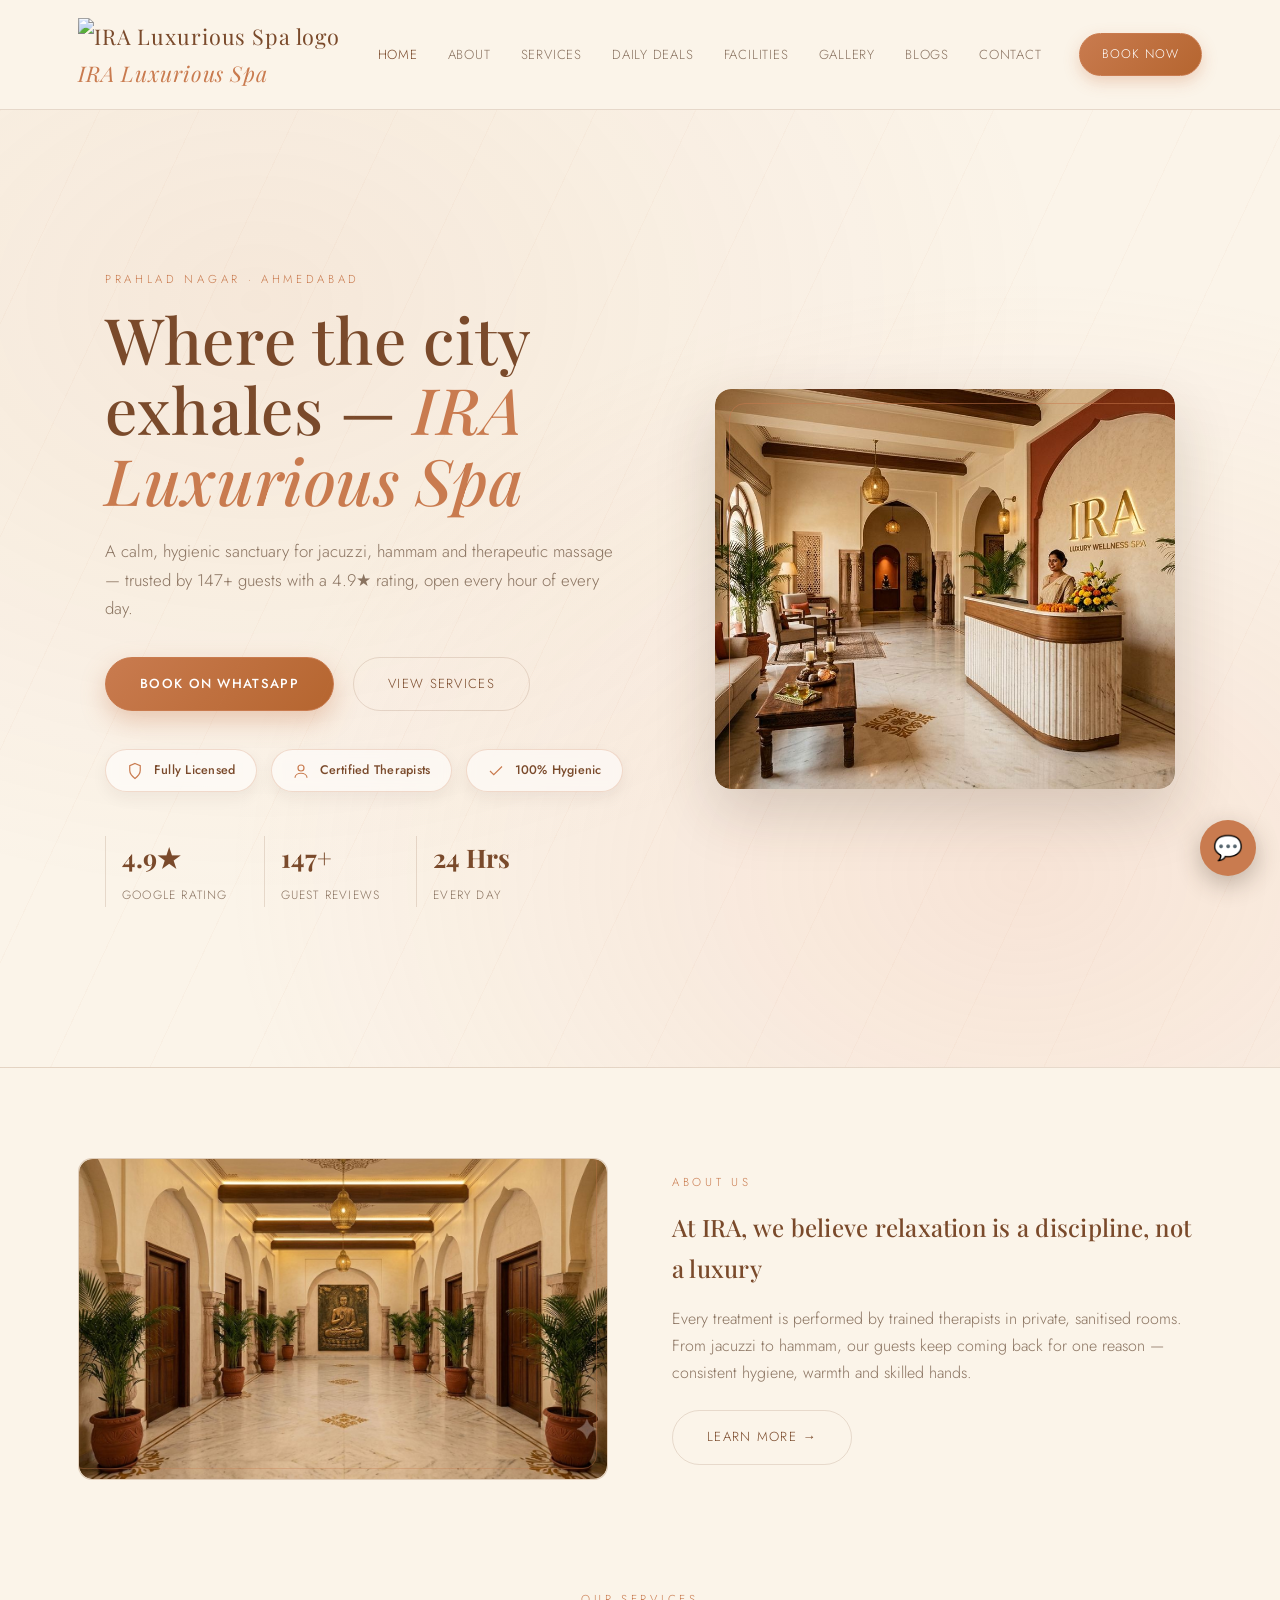
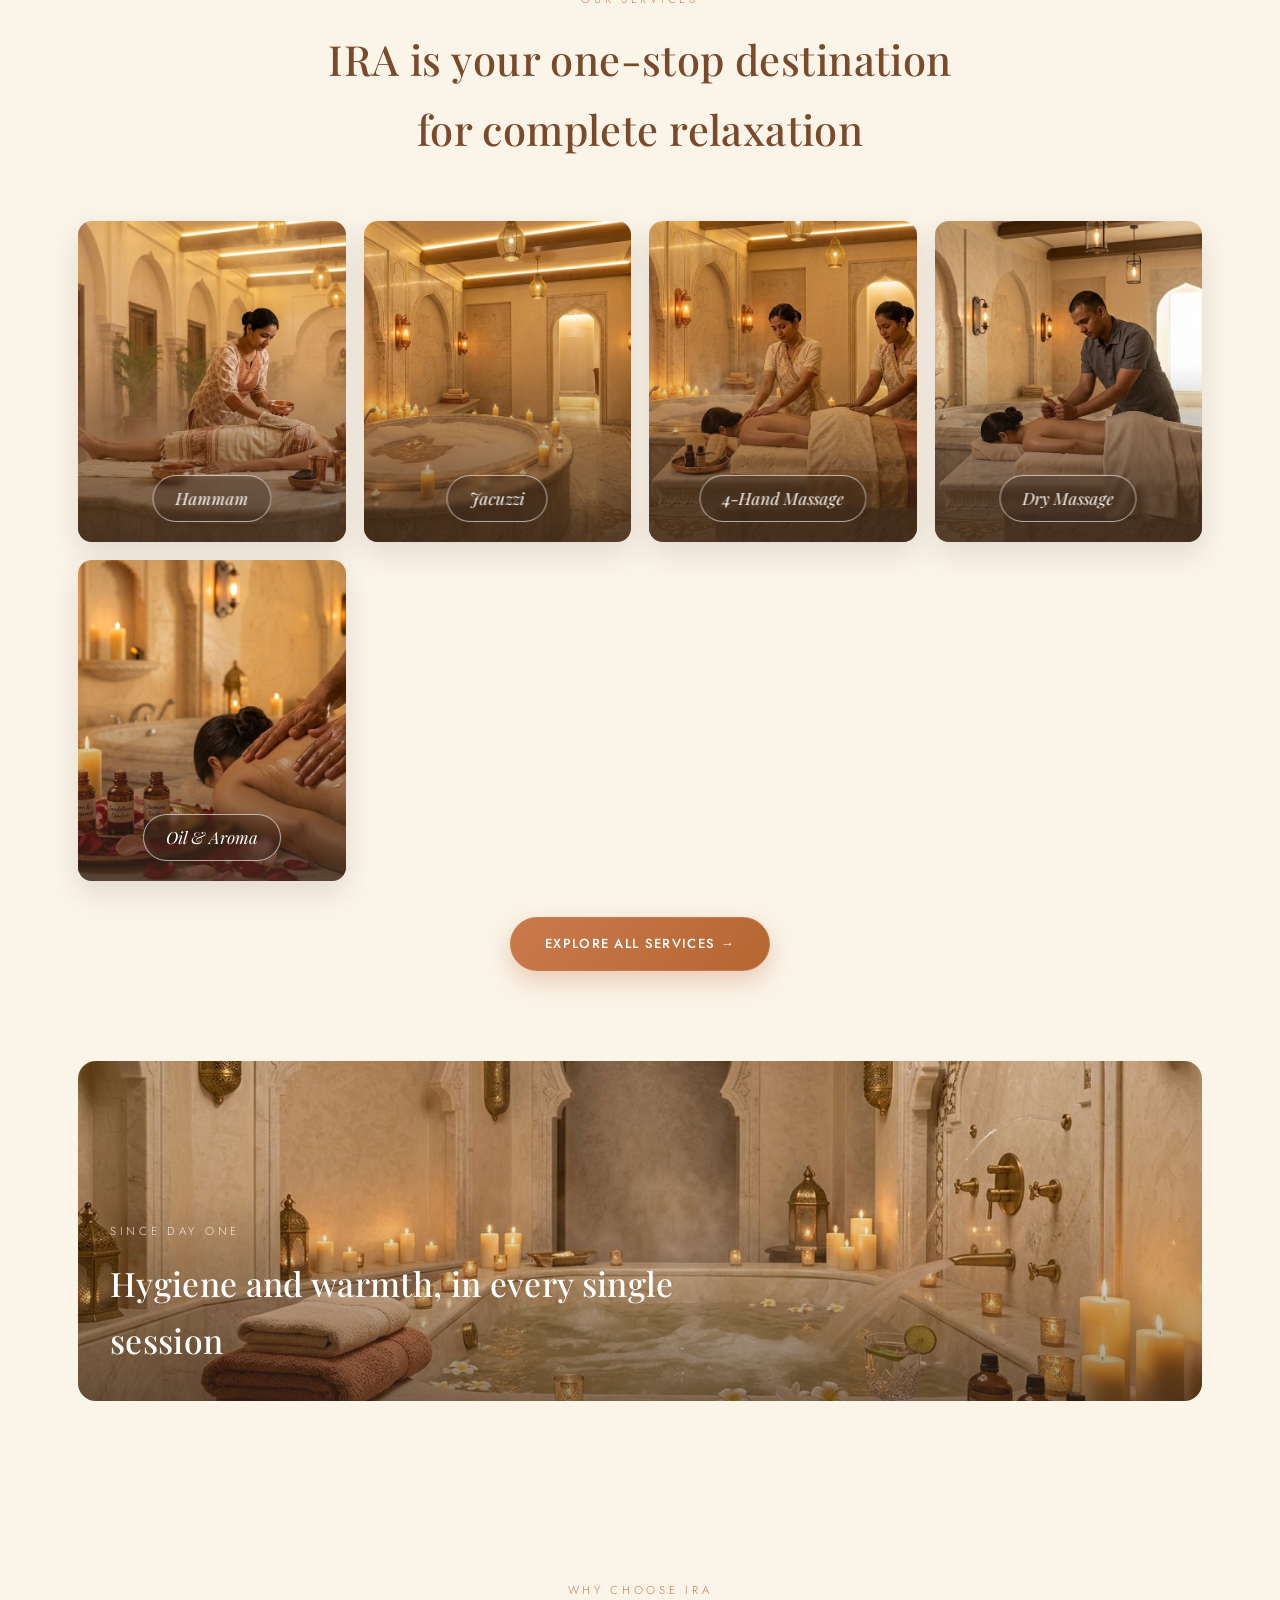
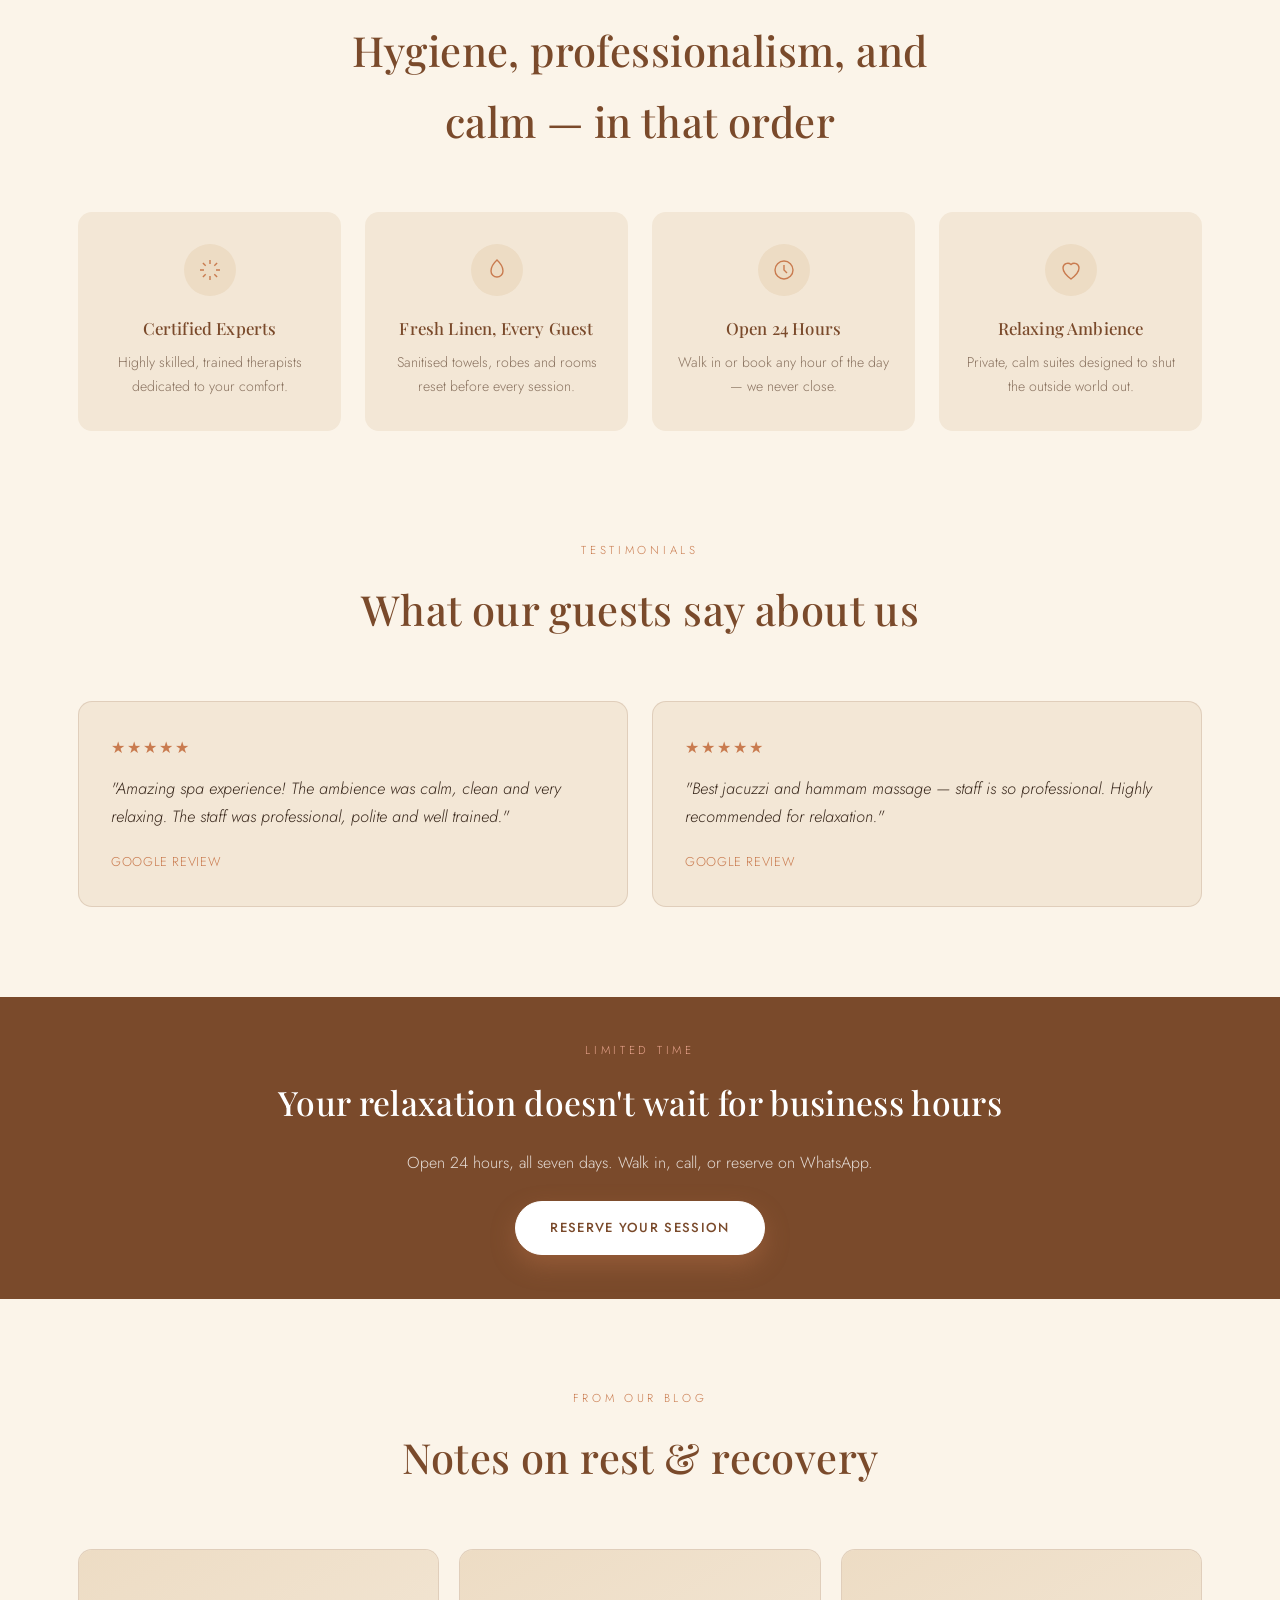
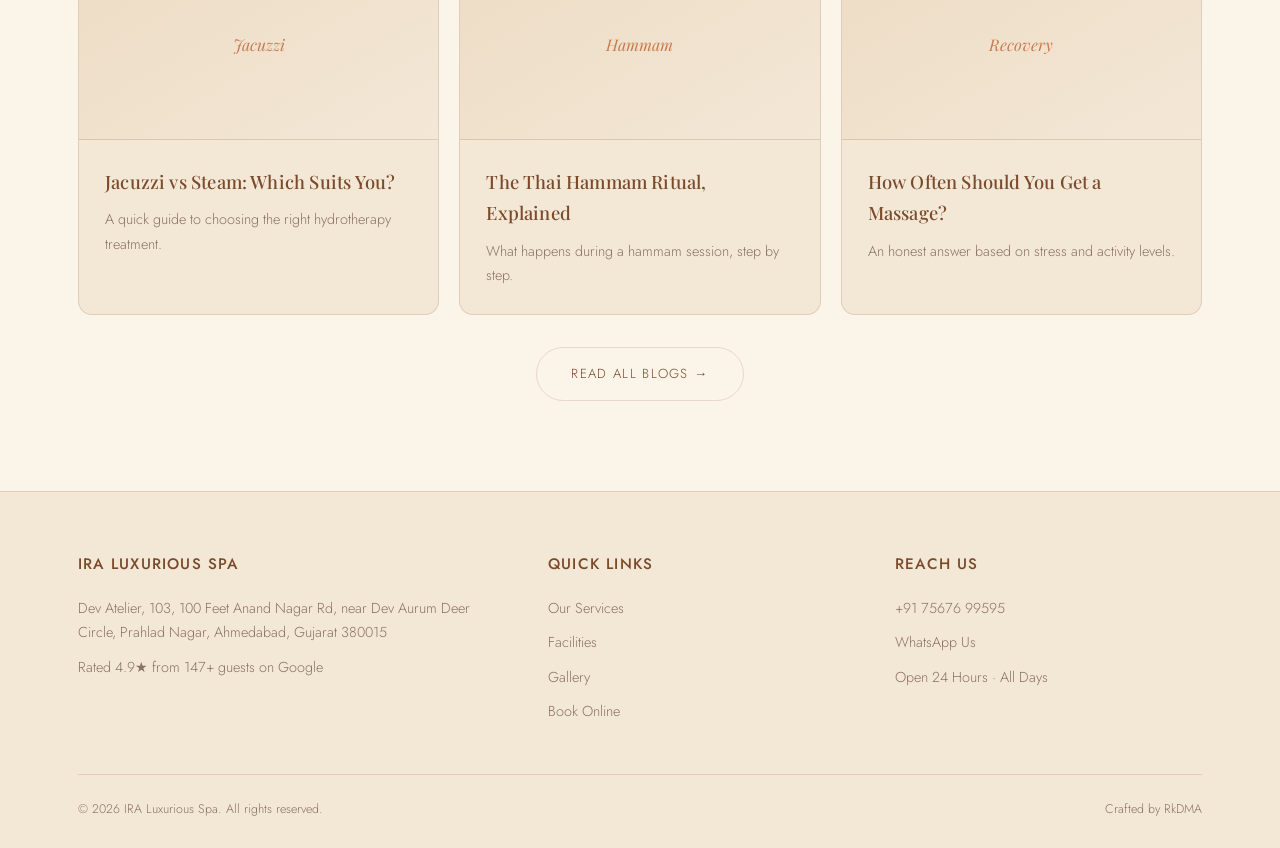
==== commit 1face9a3: "Update index.html" ====
--- a/index.html
+++ b/index.html
@@ -11,8 +11,10 @@
 
 <header>
   <nav class="nav">
-    <a href="index.html" class="brand">IRA <span>Luxurious Spa</span></a>
-    <ul class="navlinks">
+<a href="index.html" class="brand">
+  <img src="images/logo.png" alt="IRA Luxurious Spa logo" class="brand-logo">
+  <span class="brand-text">IRA <span>Luxurious Spa</span></span>
+</a>    <ul class="navlinks">
       <li><a href="index.html" class="active">Home</a></li>
       <li><a href="about.html">About</a></li>
       <li><a href="services.html">Services</a></li>
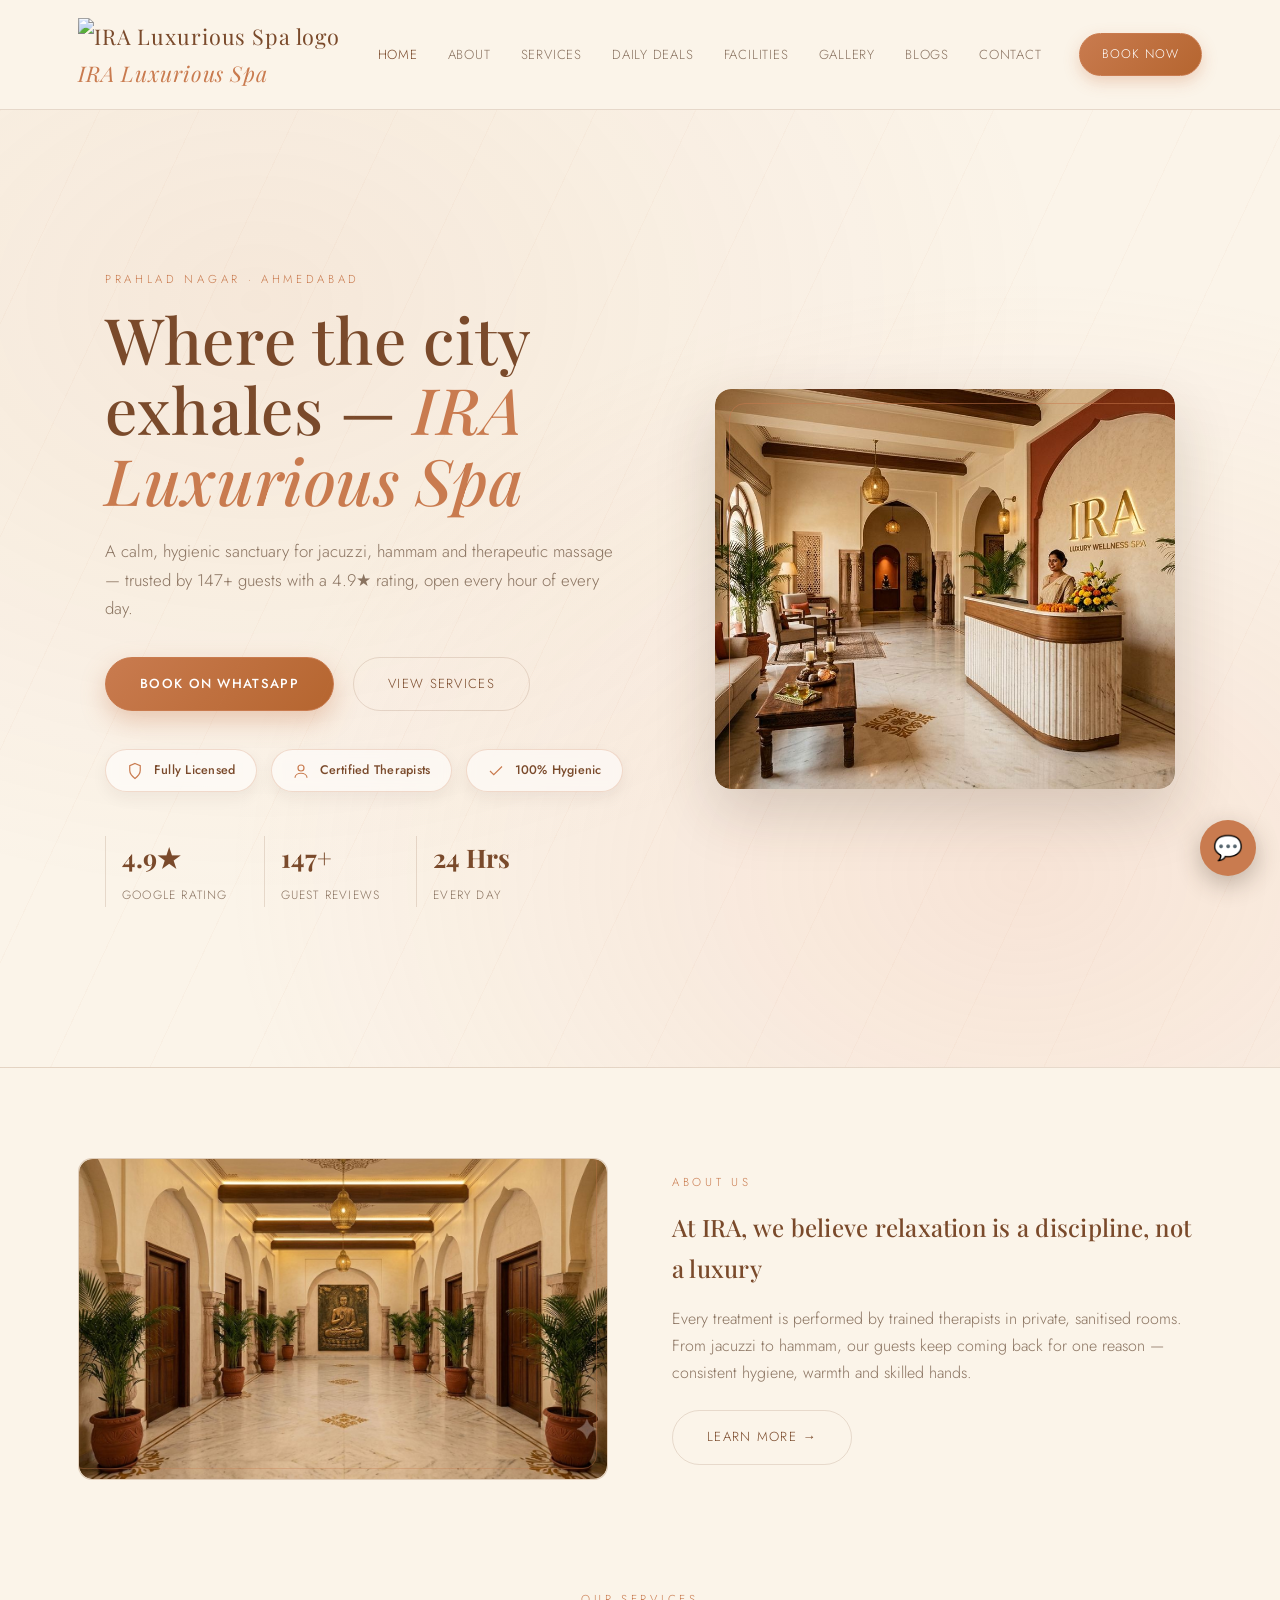
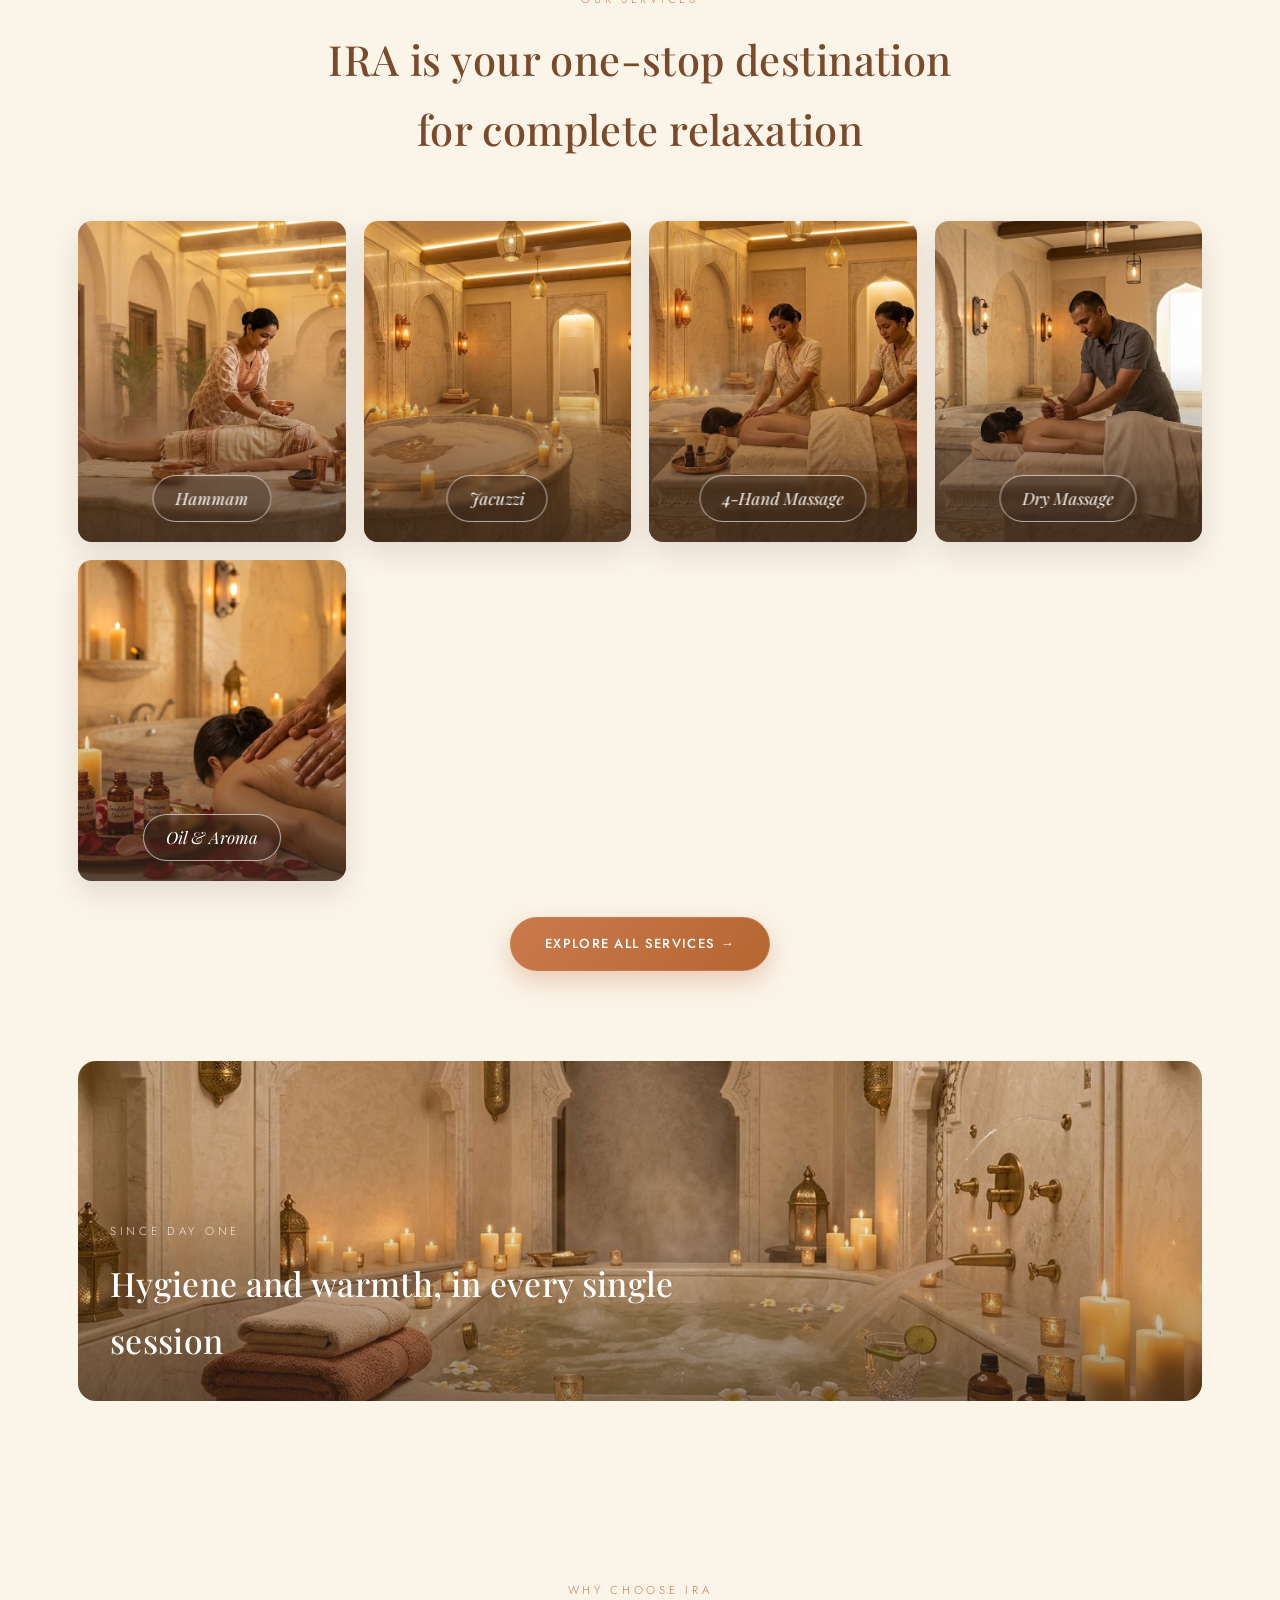
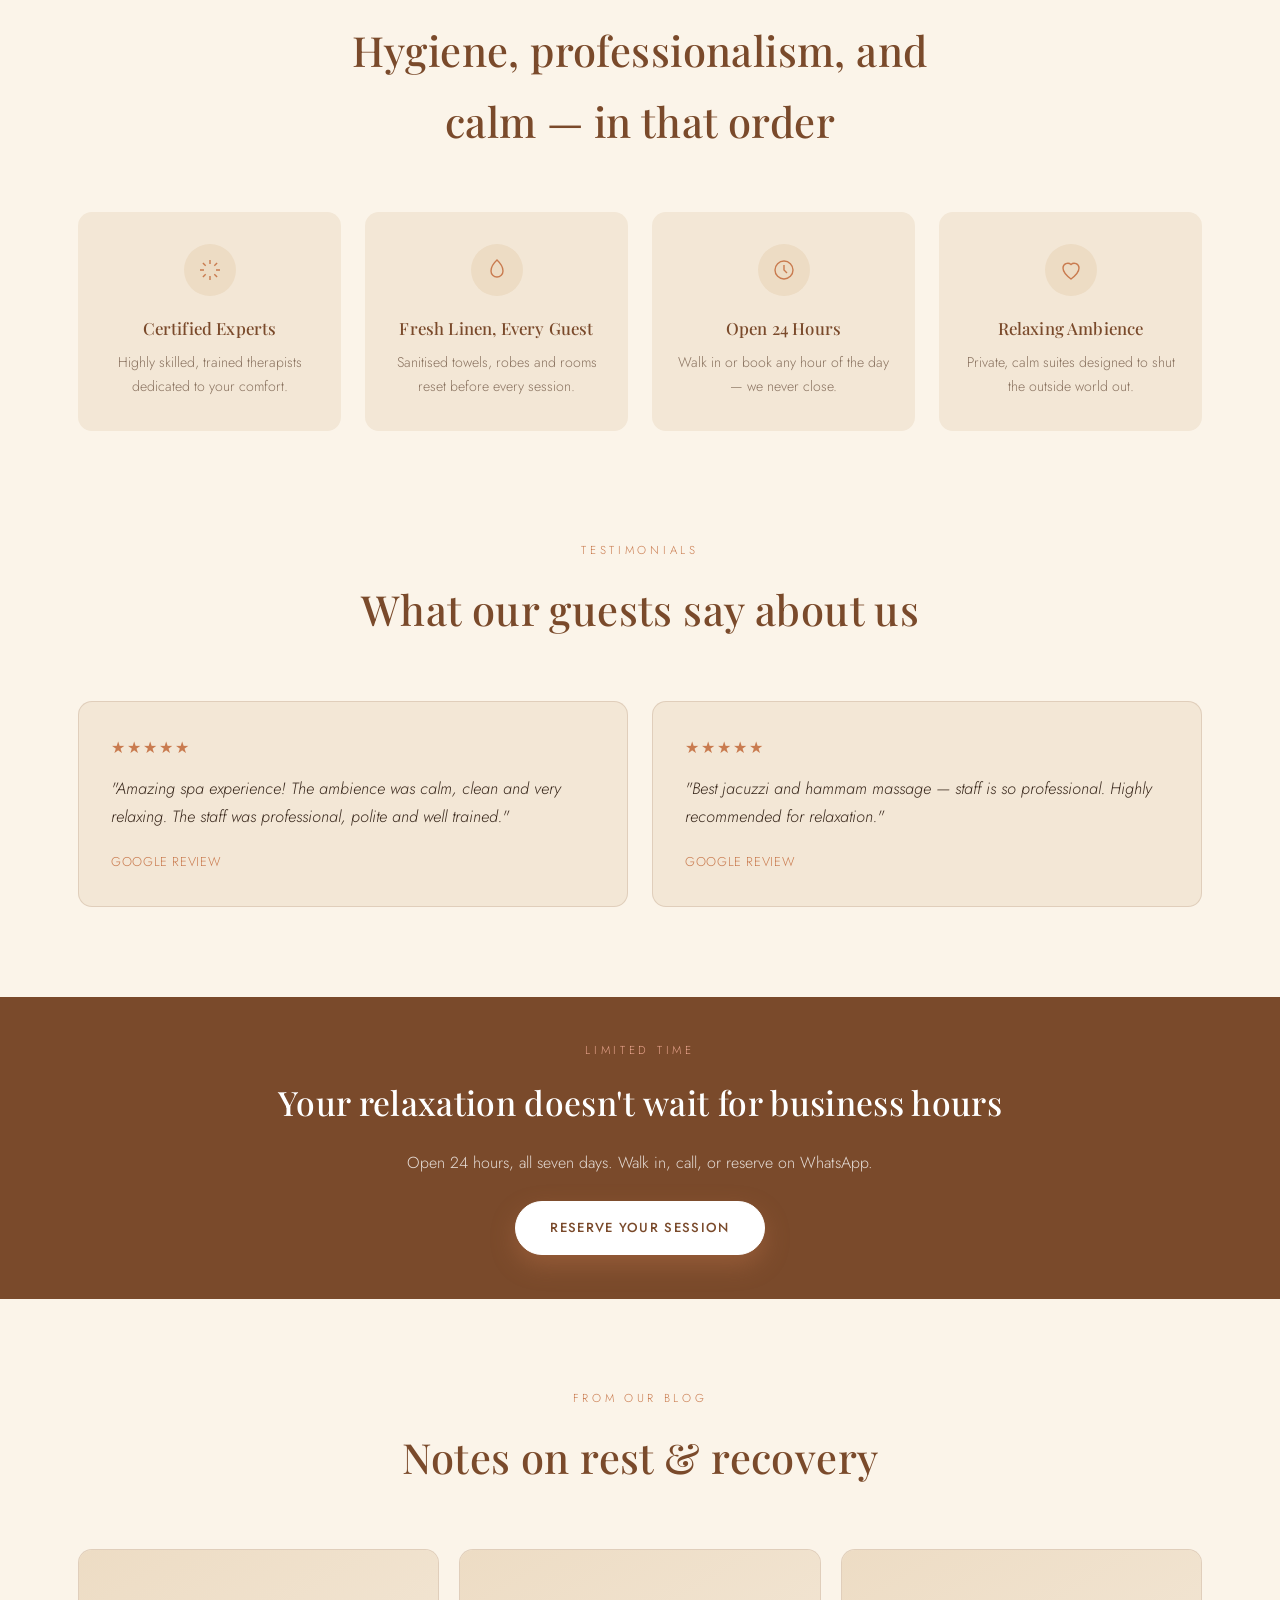
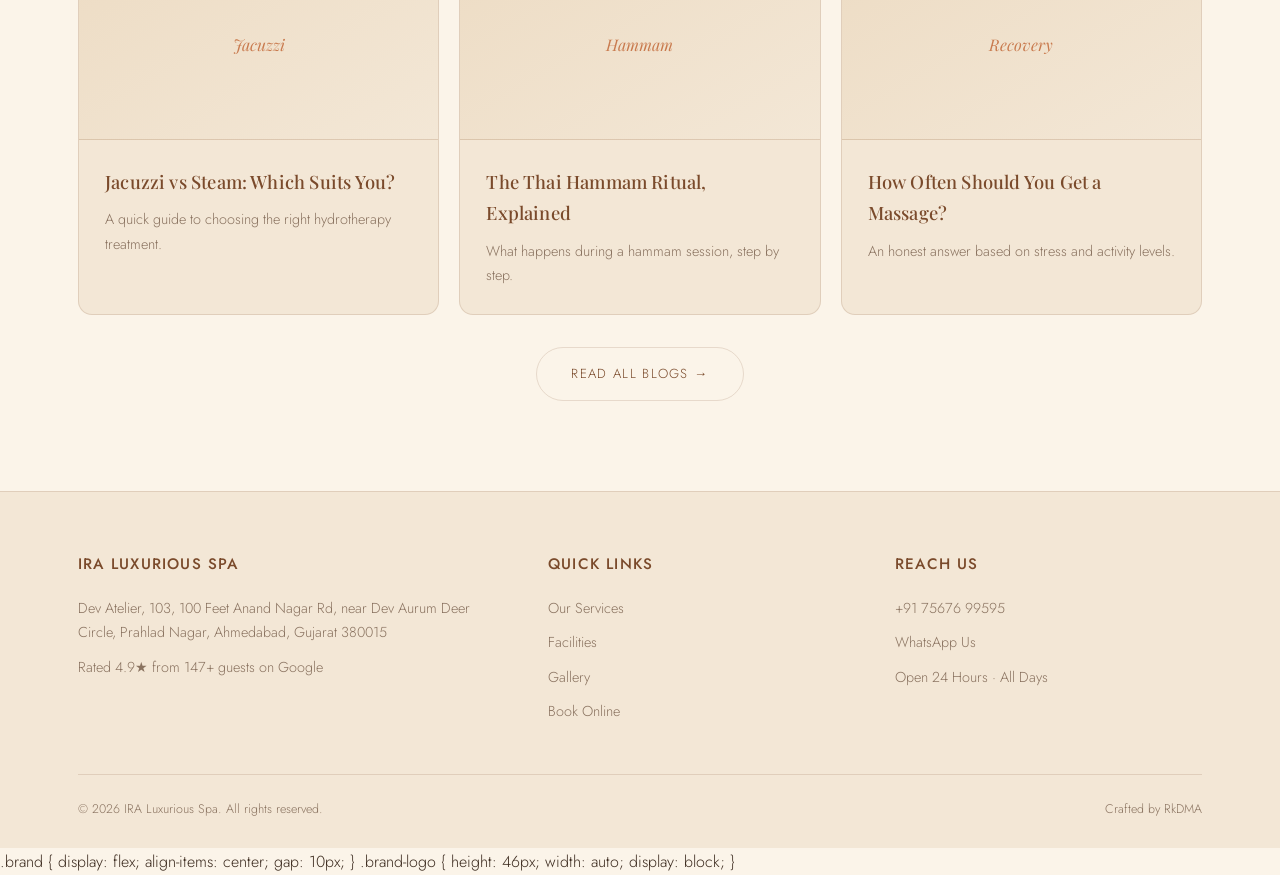
==== commit 8f784c33: "Update index.html" ====
--- a/index.html
+++ b/index.html
@@ -247,3 +247,13 @@
 <script src="script.js"></script>
 </body>
 </html>
+.brand {
+  display: flex;
+  align-items: center;
+  gap: 10px;
+}
+.brand-logo {
+  height: 46px;
+  width: auto;
+  display: block;
+}
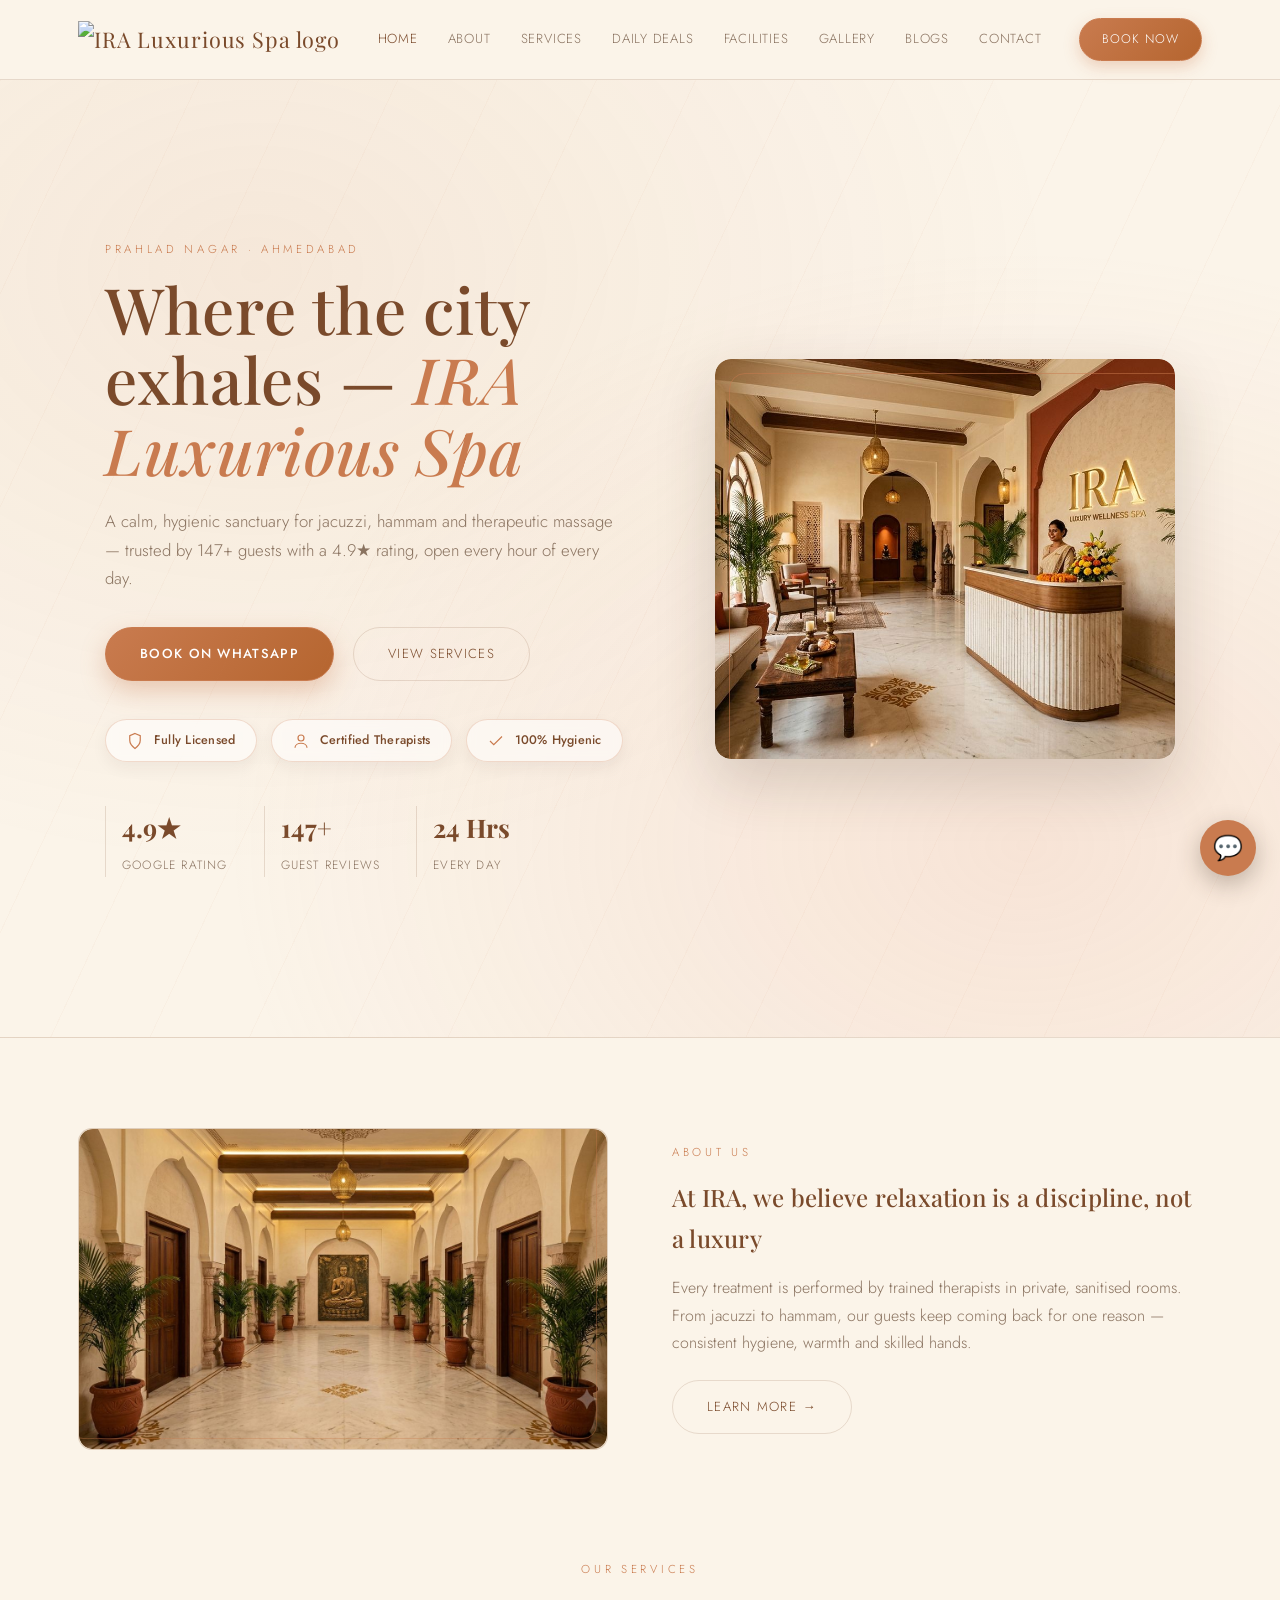
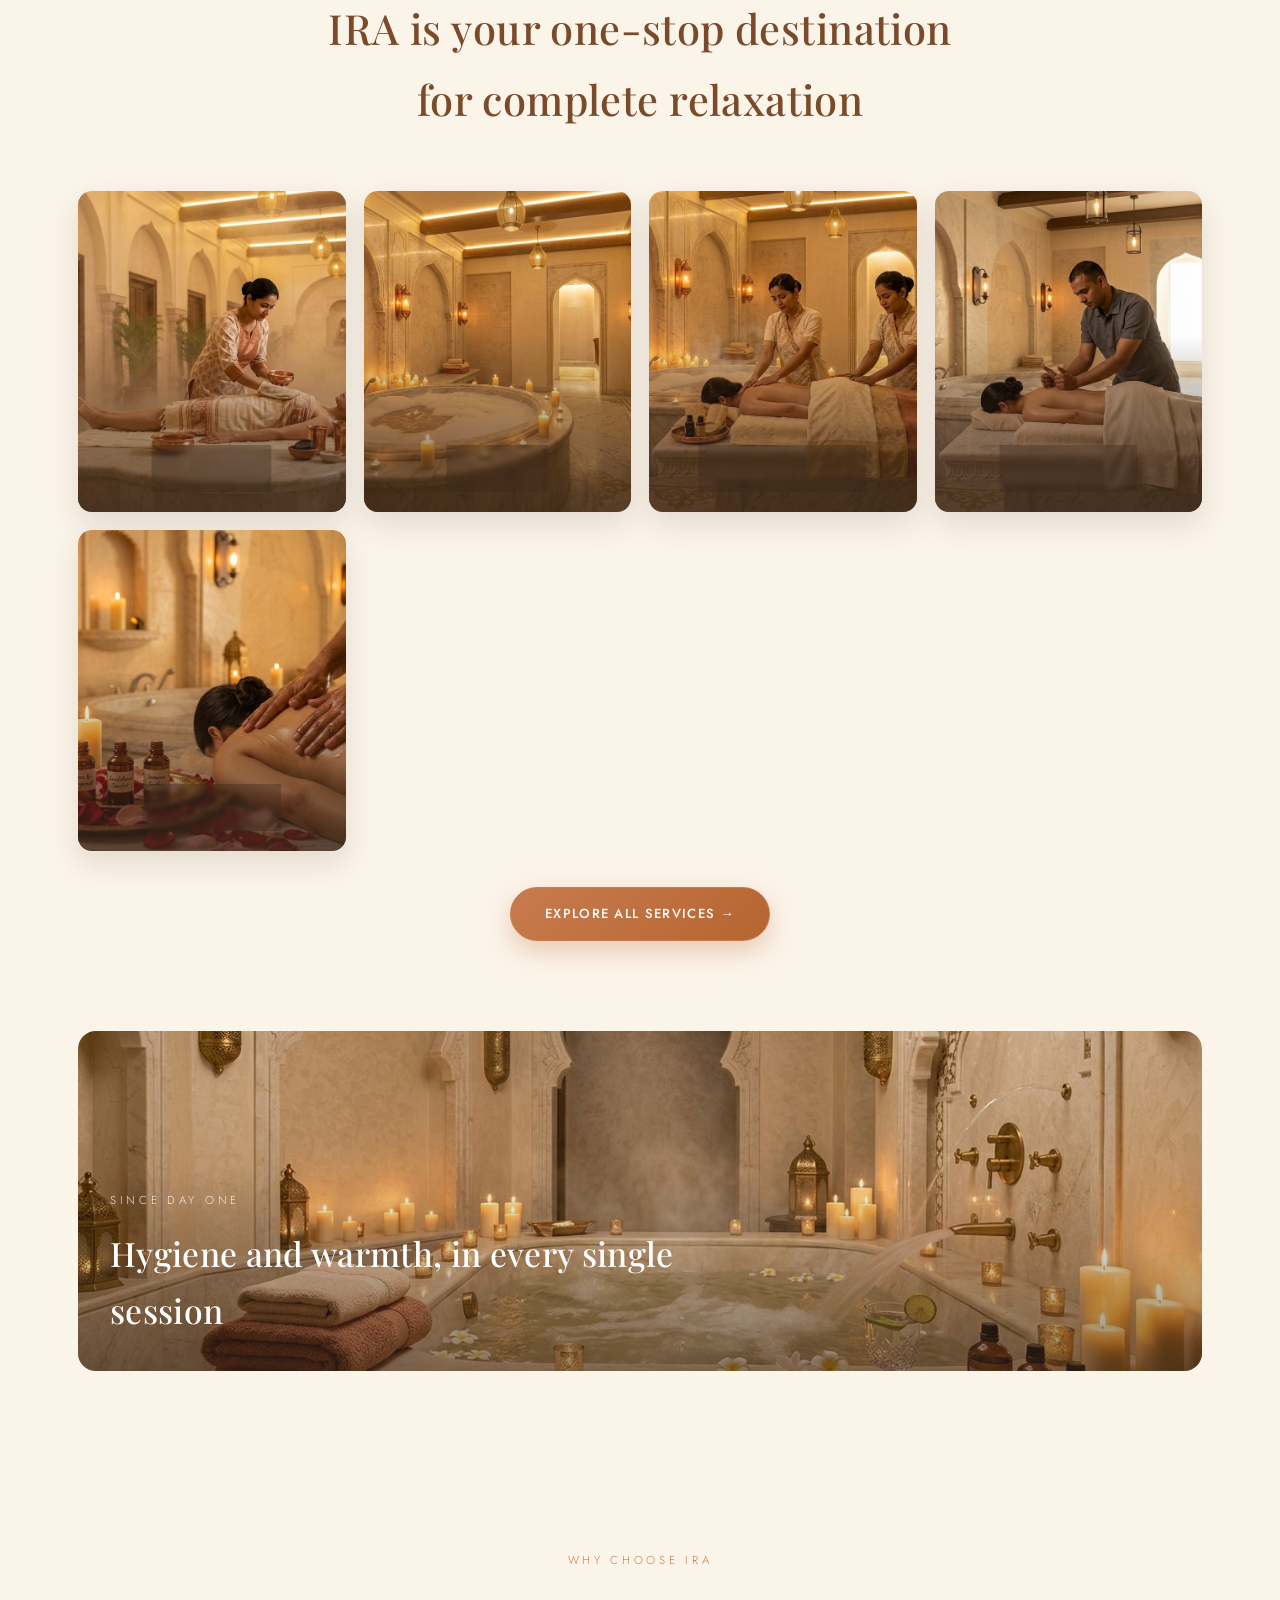
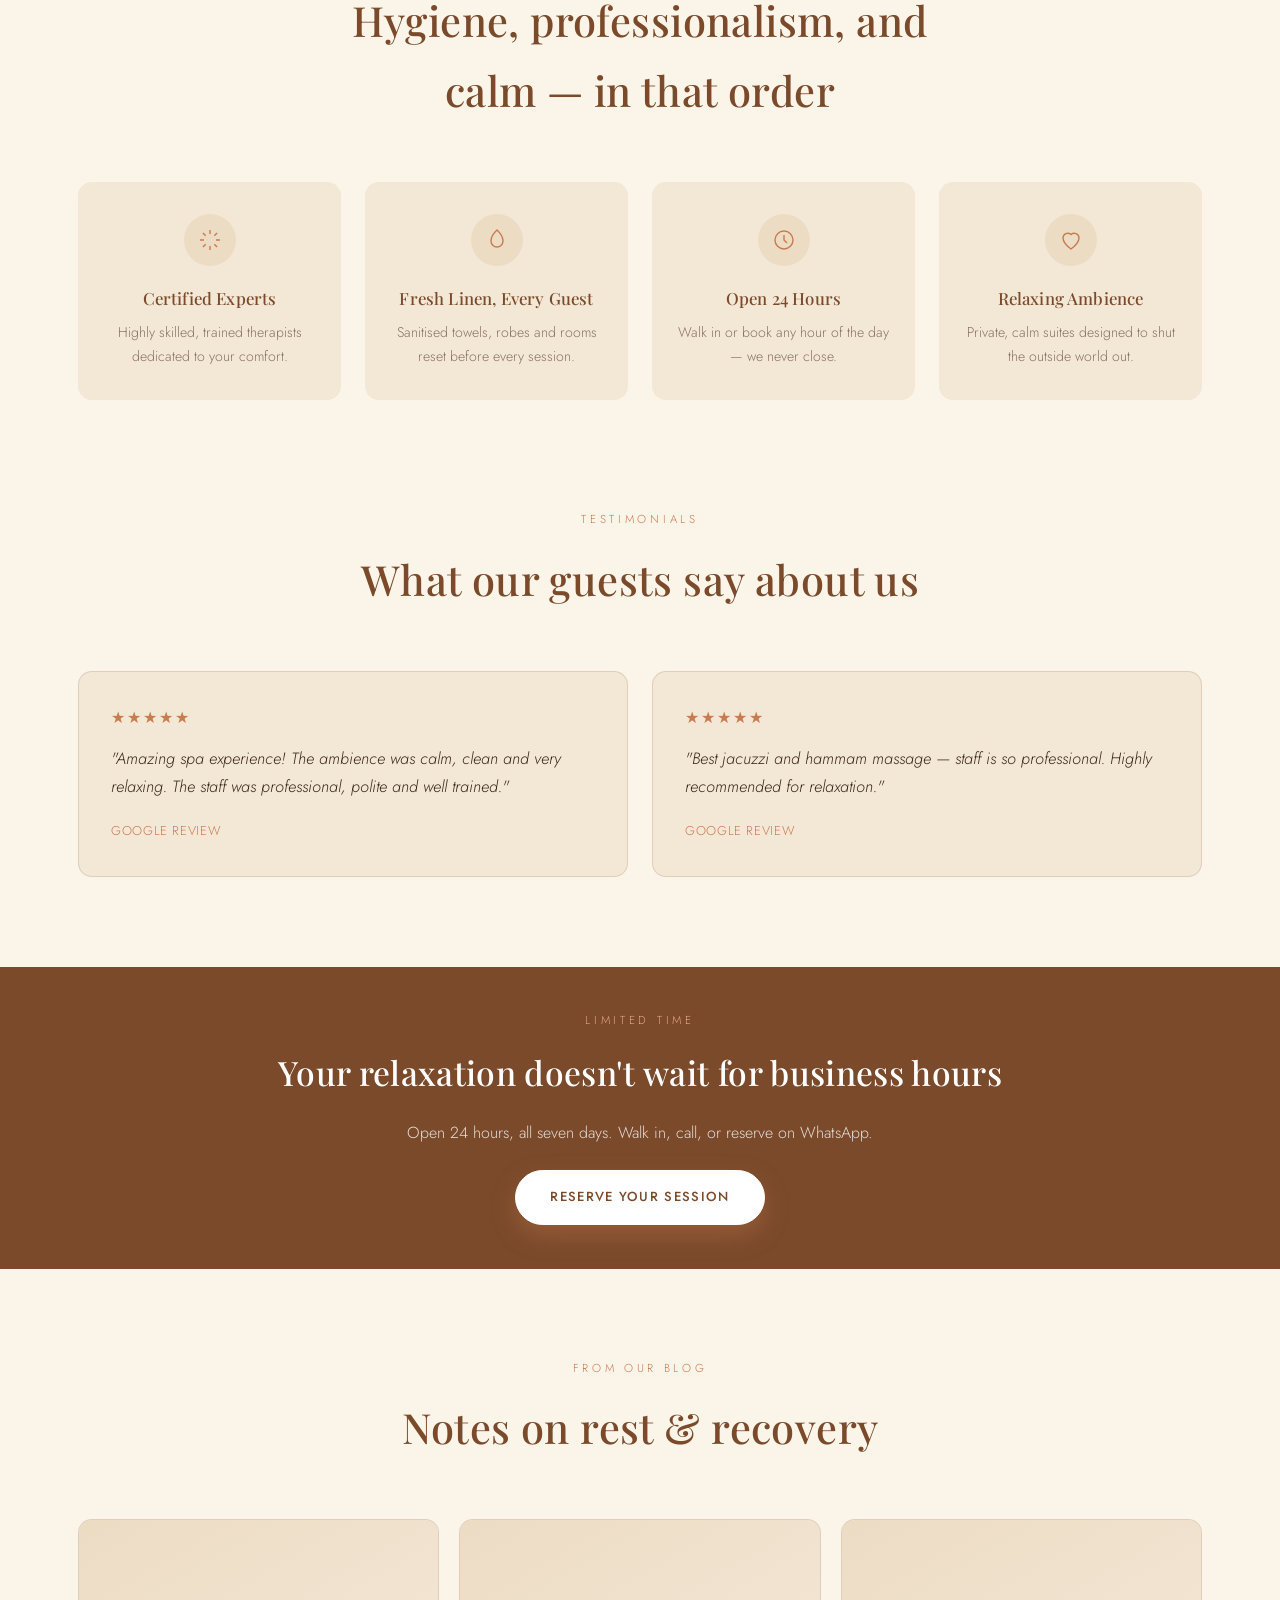
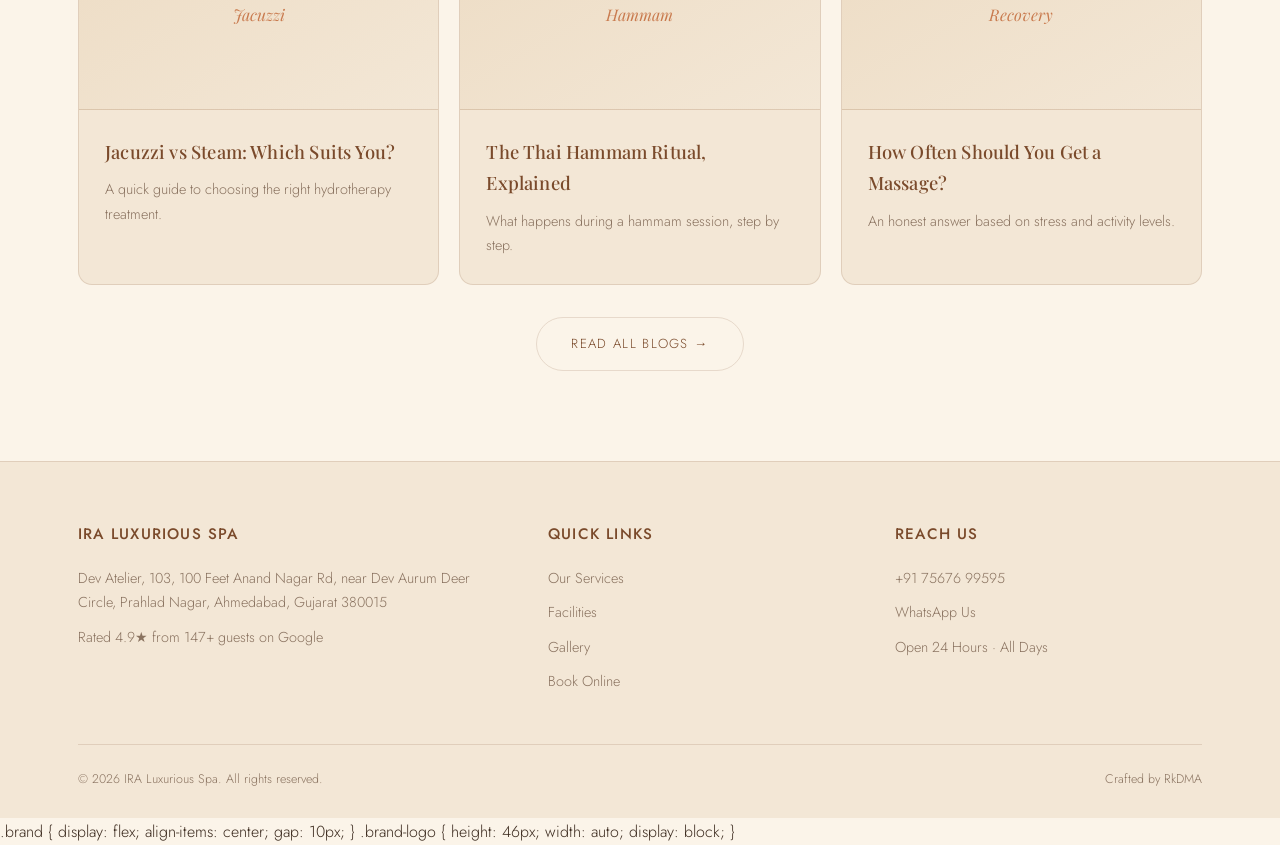
==== commit c37618ed: "Simplify brand text structure in header Removed nested span from brand text in header." ====
--- a/index.html
+++ b/index.html
@@ -13,7 +13,6 @@
   <nav class="nav">
 <a href="index.html" class="brand">
   <img src="images/logo.png" alt="IRA Luxurious Spa logo" class="brand-logo">
-  <span class="brand-text">IRA <span>Luxurious Spa</span></span>
 </a>    <ul class="navlinks">
       <li><a href="index.html" class="active">Home</a></li>
       <li><a href="about.html">About</a></li>
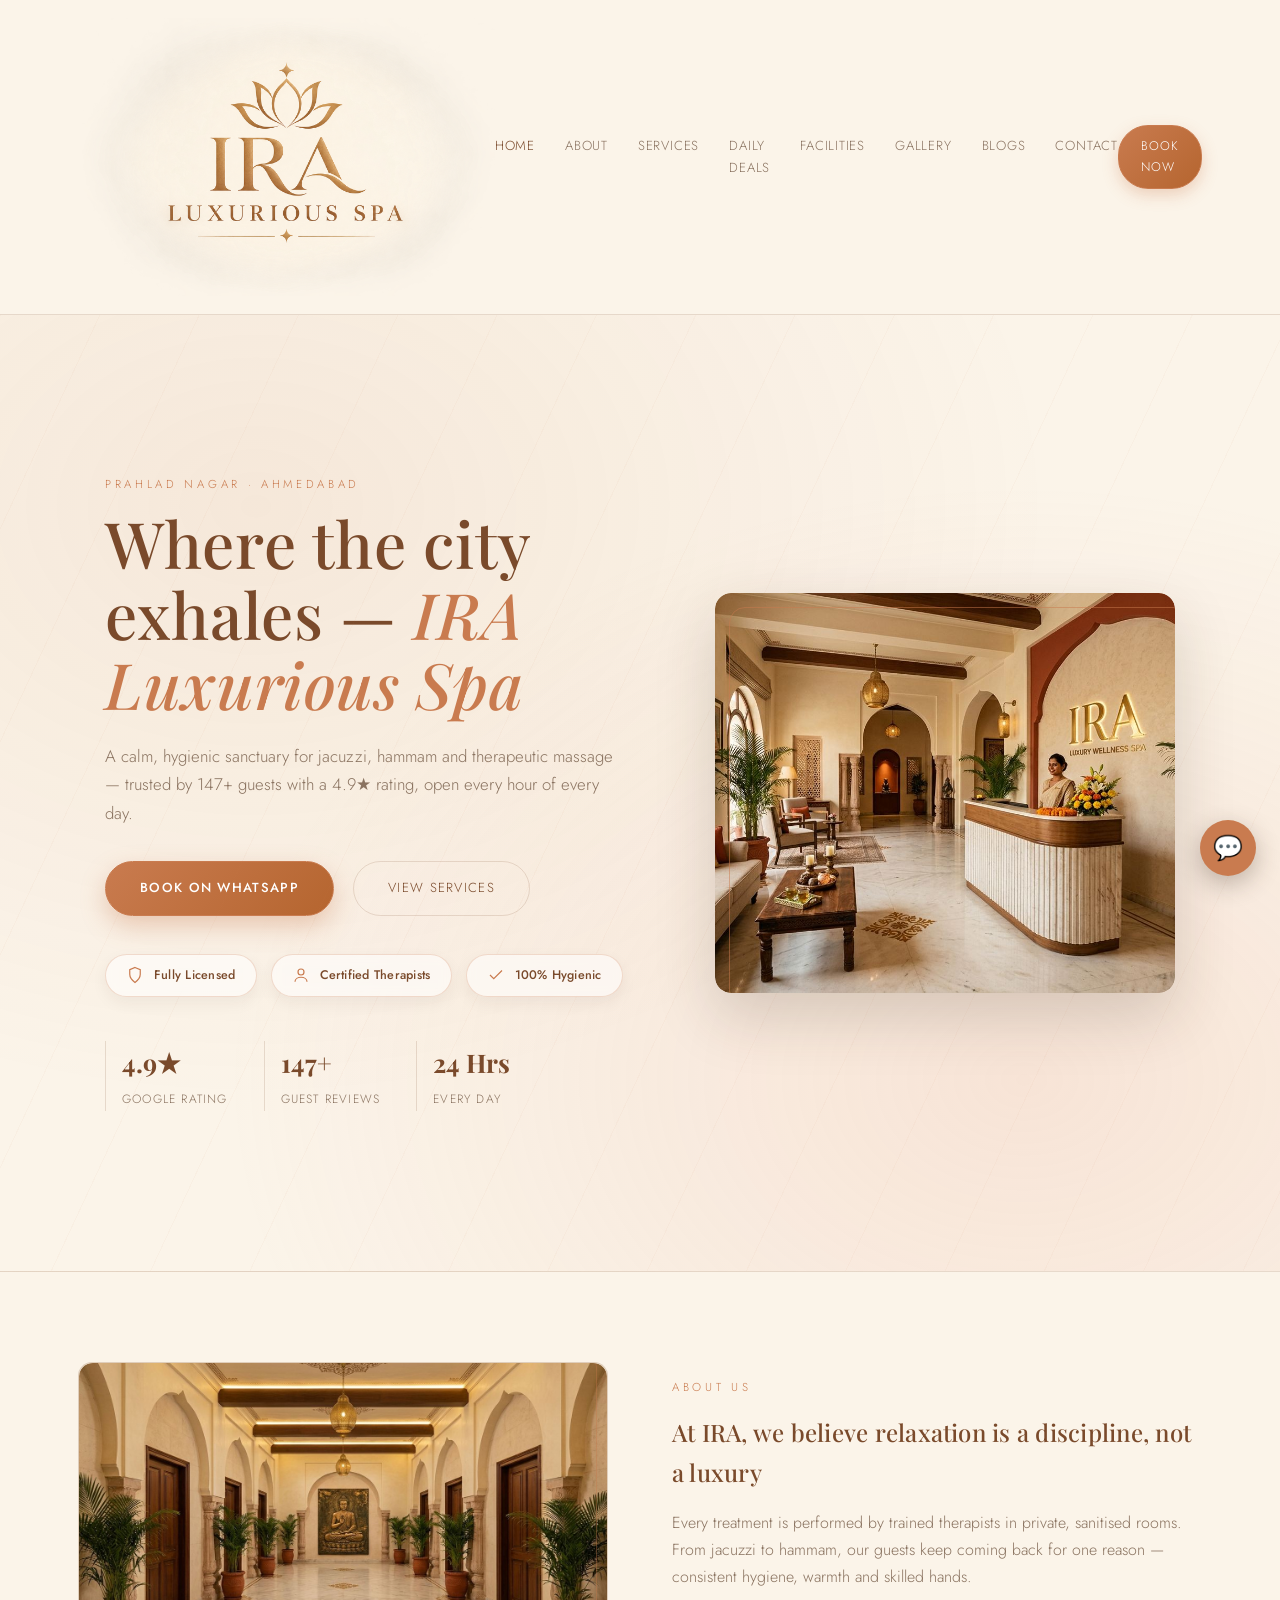
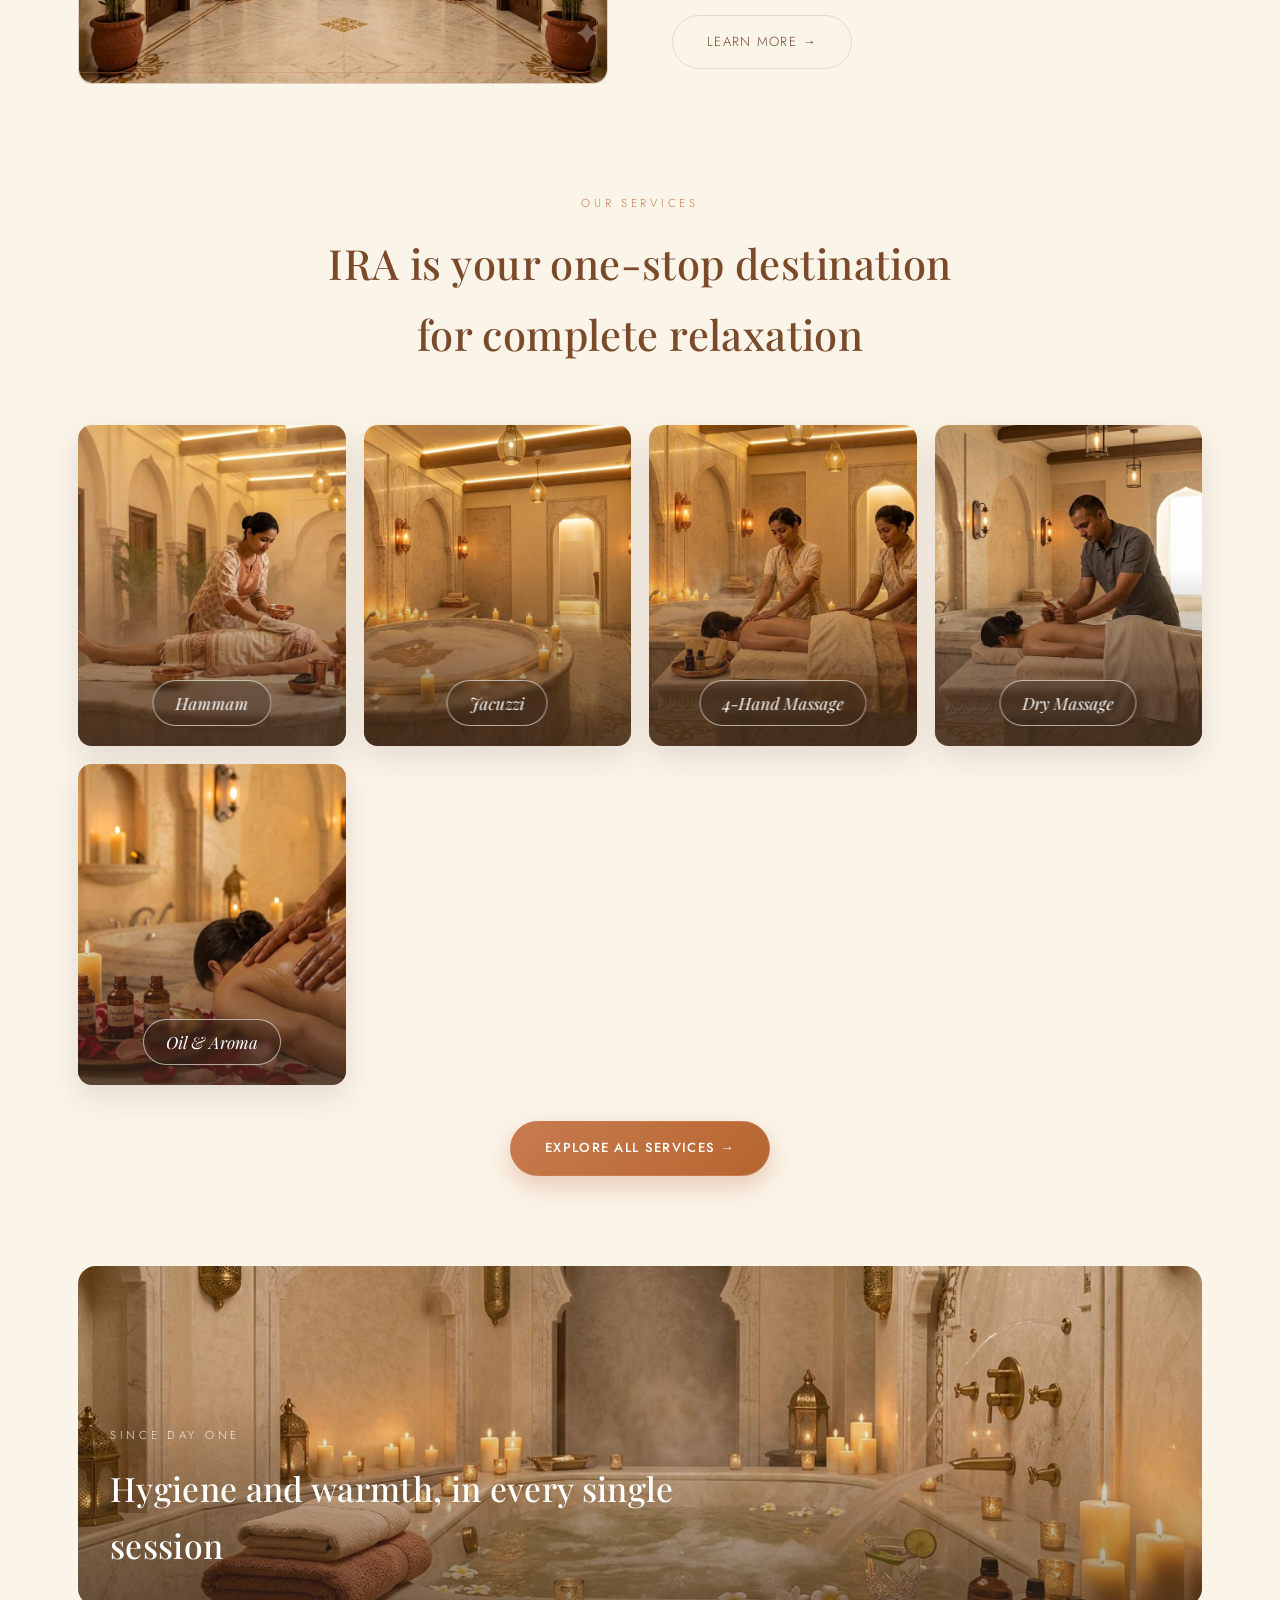
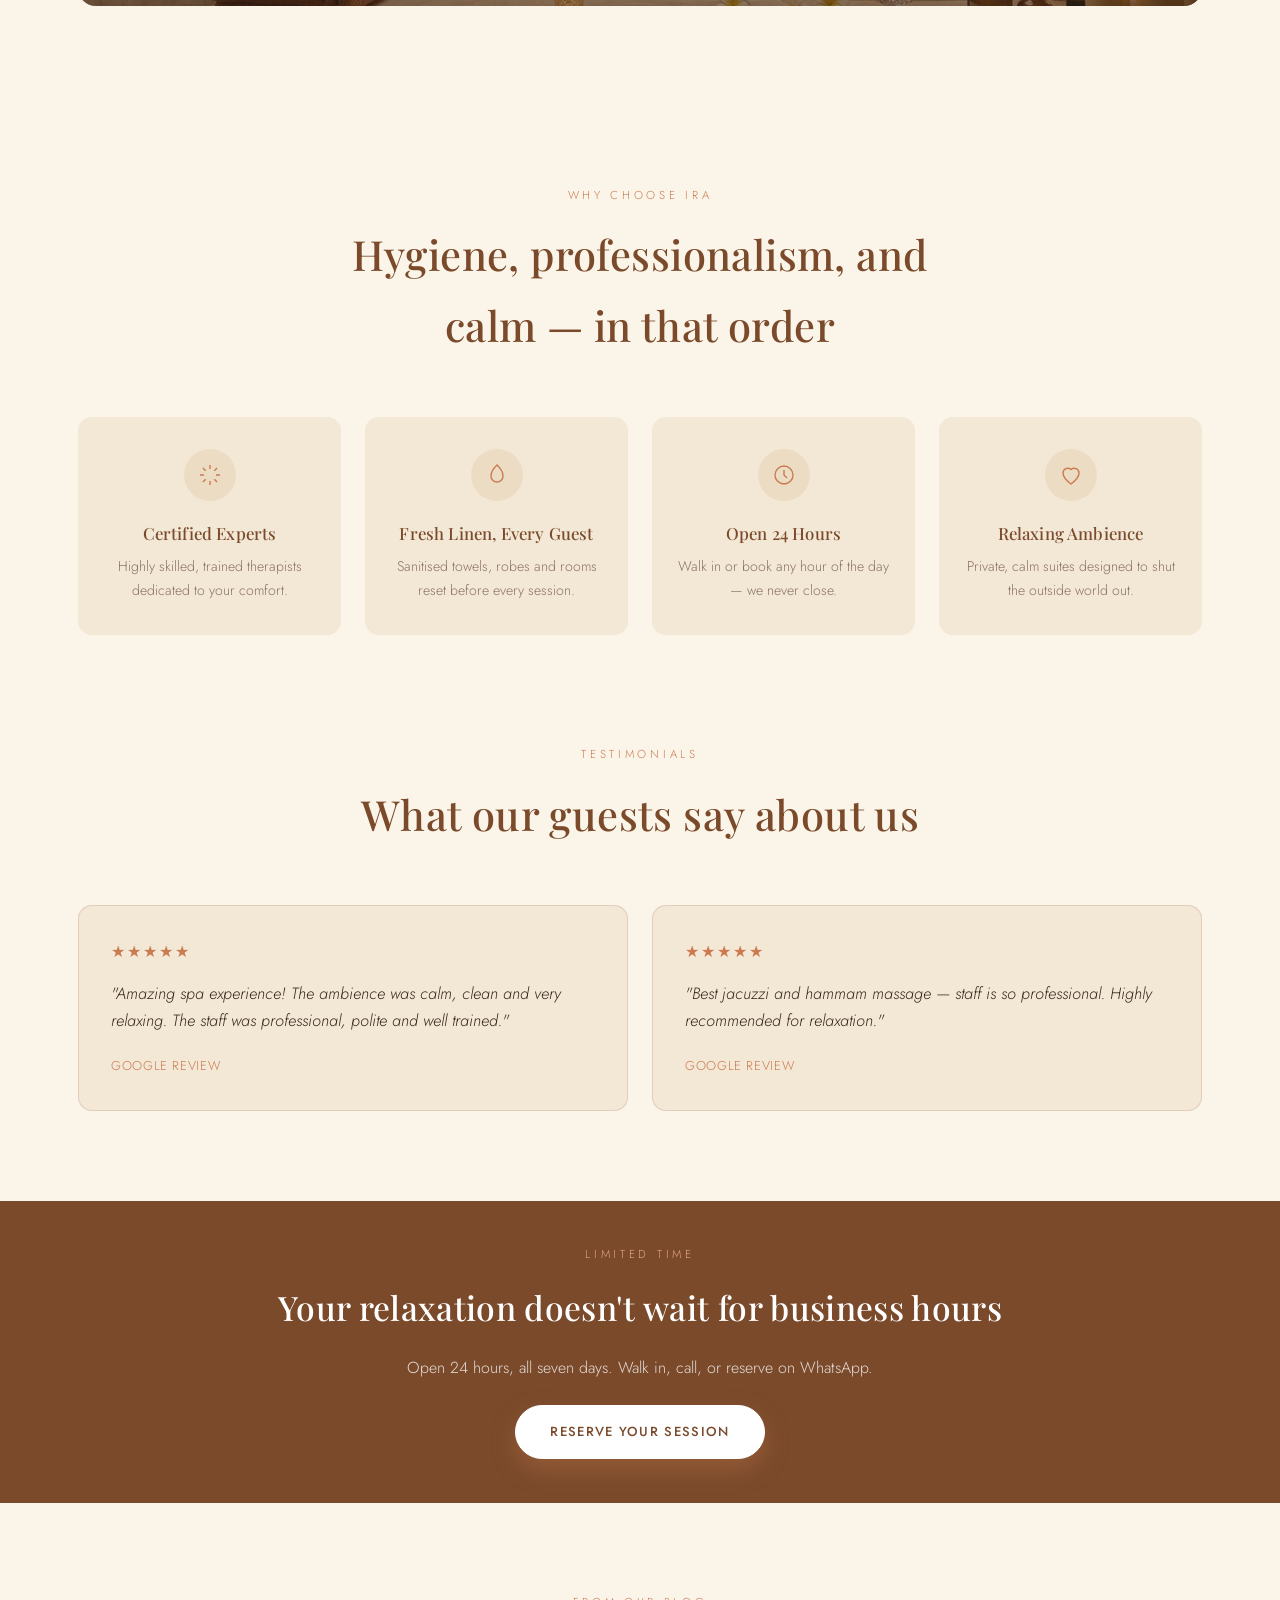
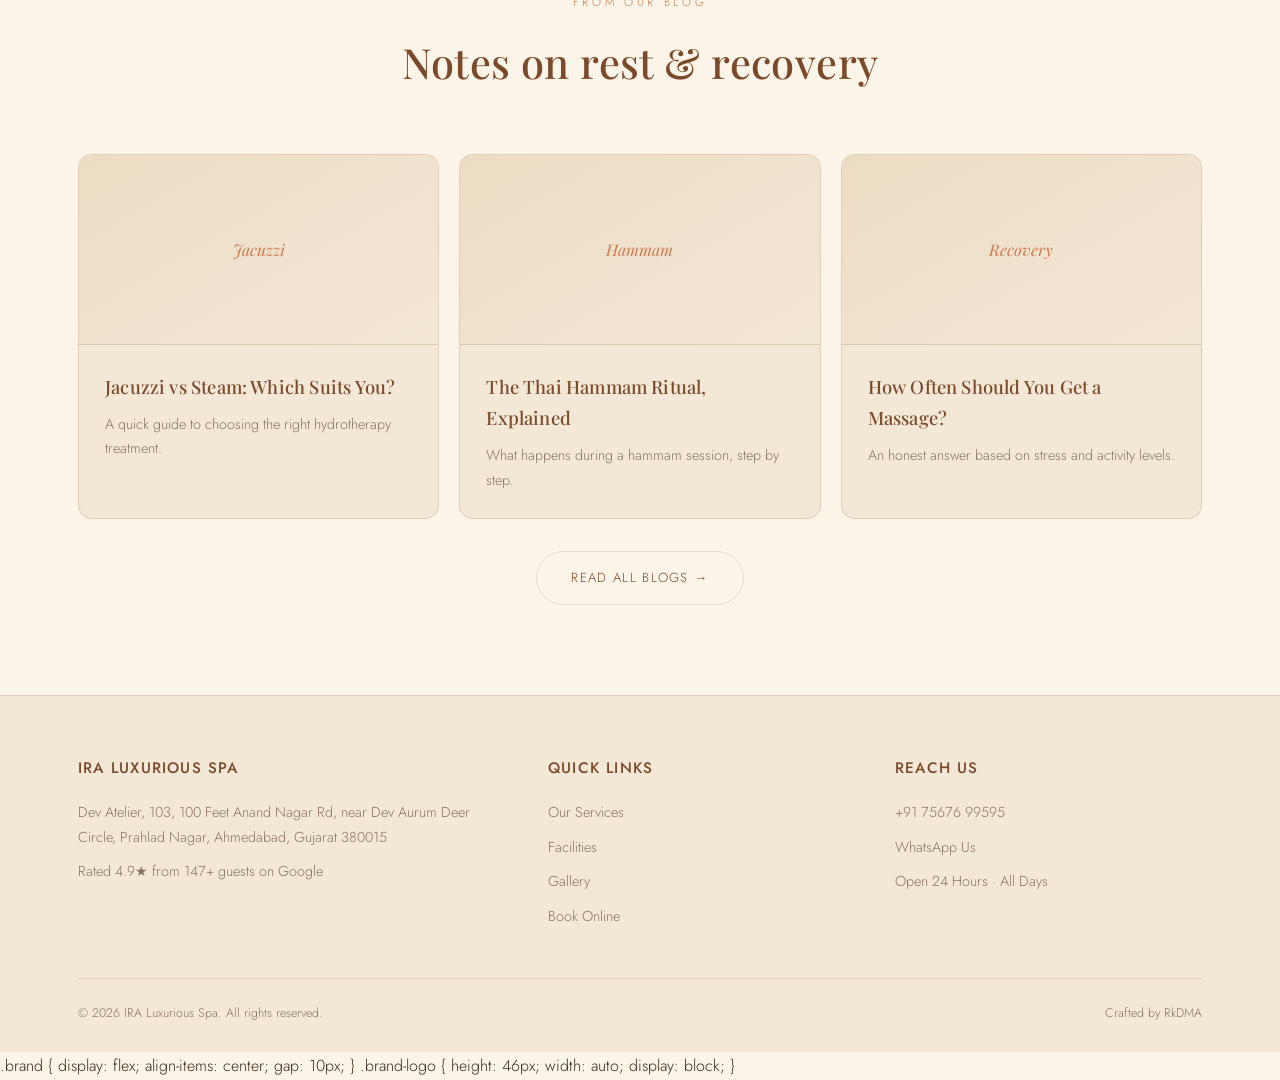
==== commit b6a7f3d7: "Fix logo image filename in index.html" ====
--- a/index.html
+++ b/index.html
@@ -12,7 +12,7 @@
 <header>
   <nav class="nav">
 <a href="index.html" class="brand">
-  <img src="images/logo.png" alt="IRA Luxurious Spa logo" class="brand-logo">
+  <img src="images/Logo.png" alt="IRA Luxurious Spa logo" class="brand-logo">
 </a>    <ul class="navlinks">
       <li><a href="index.html" class="active">Home</a></li>
       <li><a href="about.html">About</a></li>
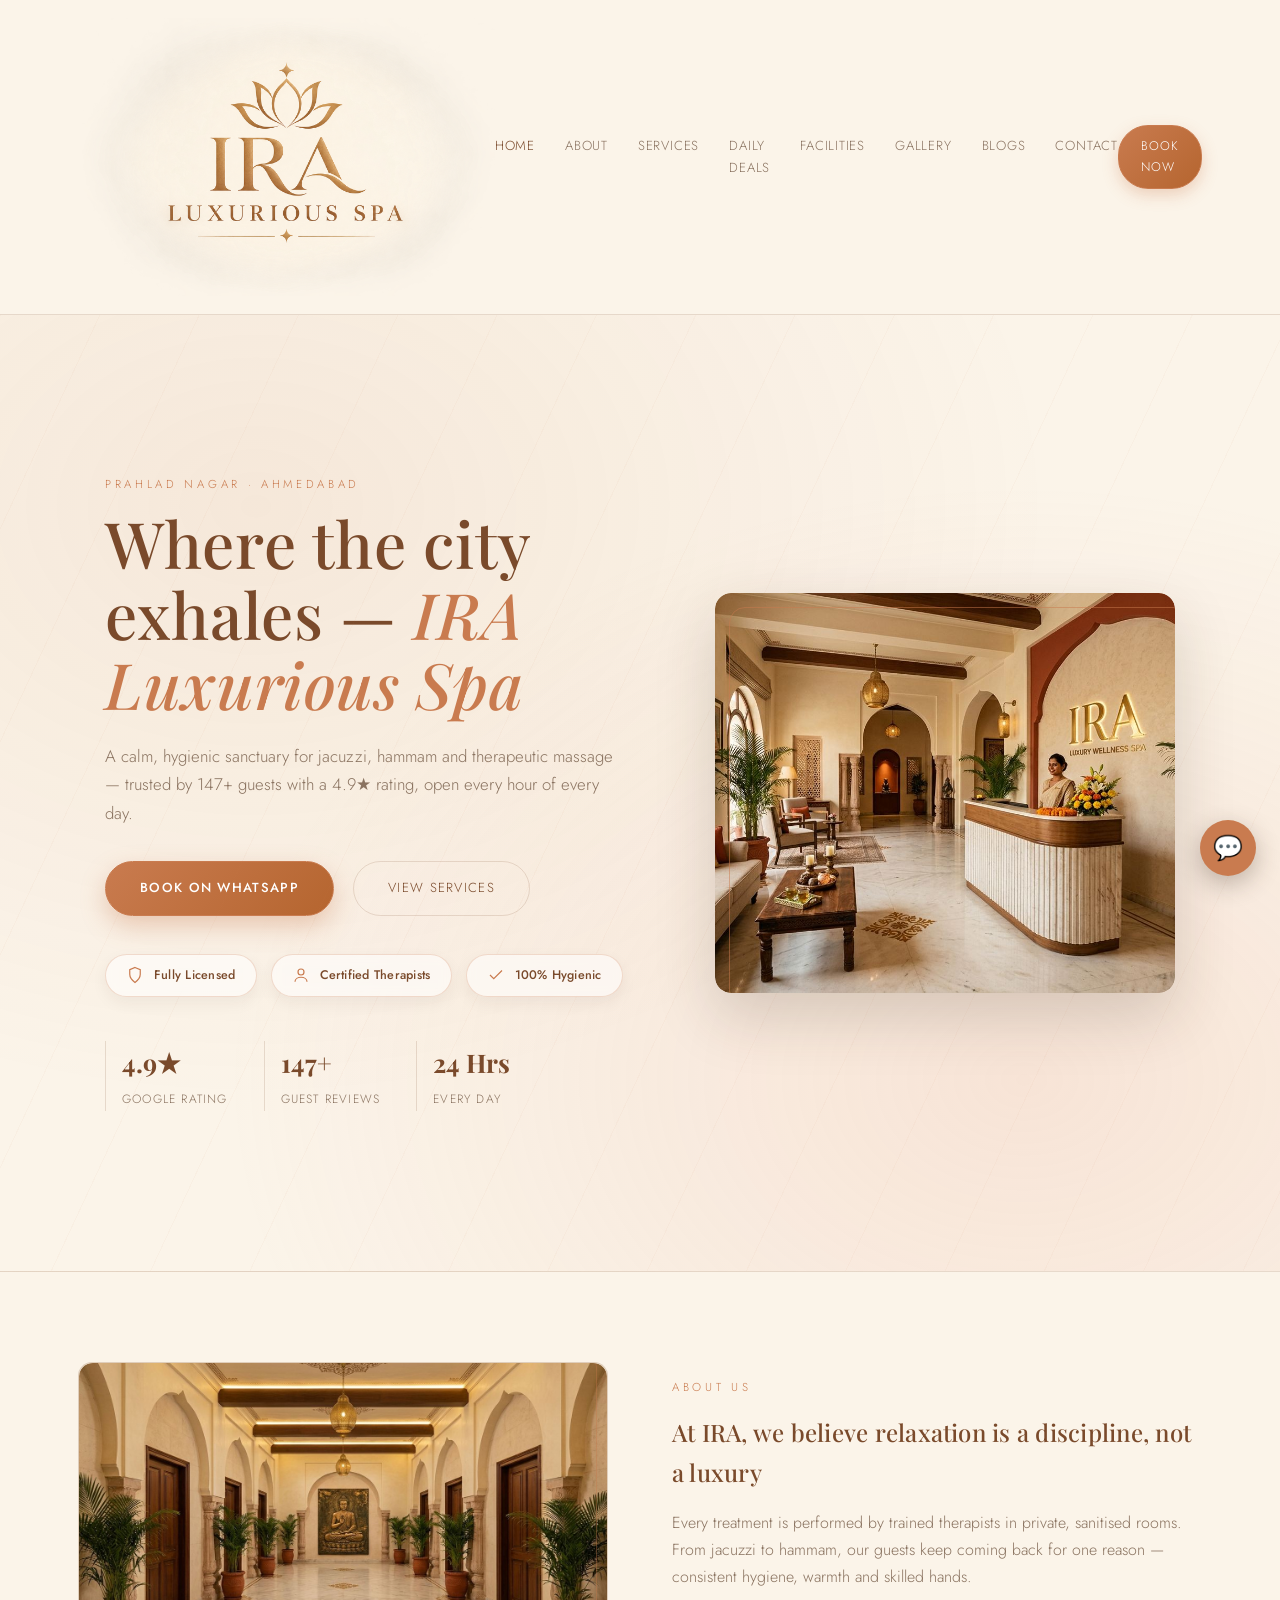
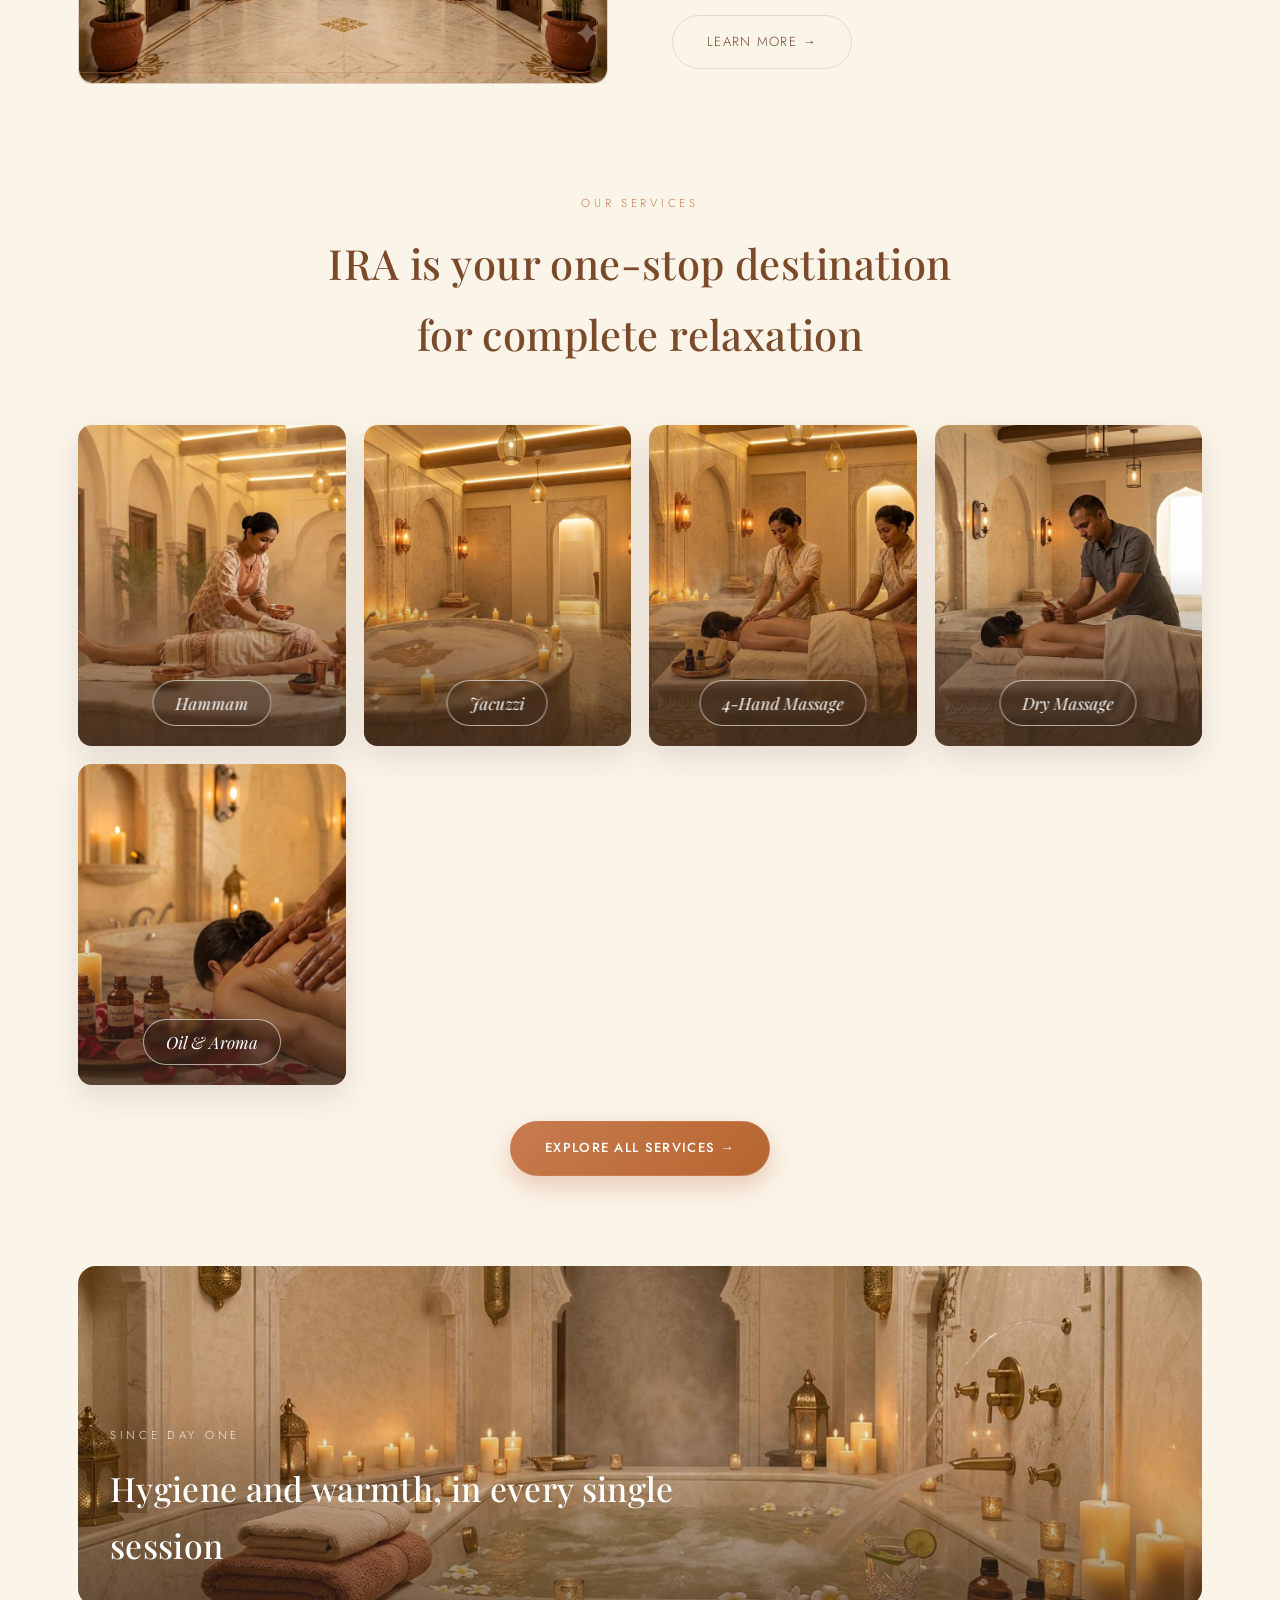
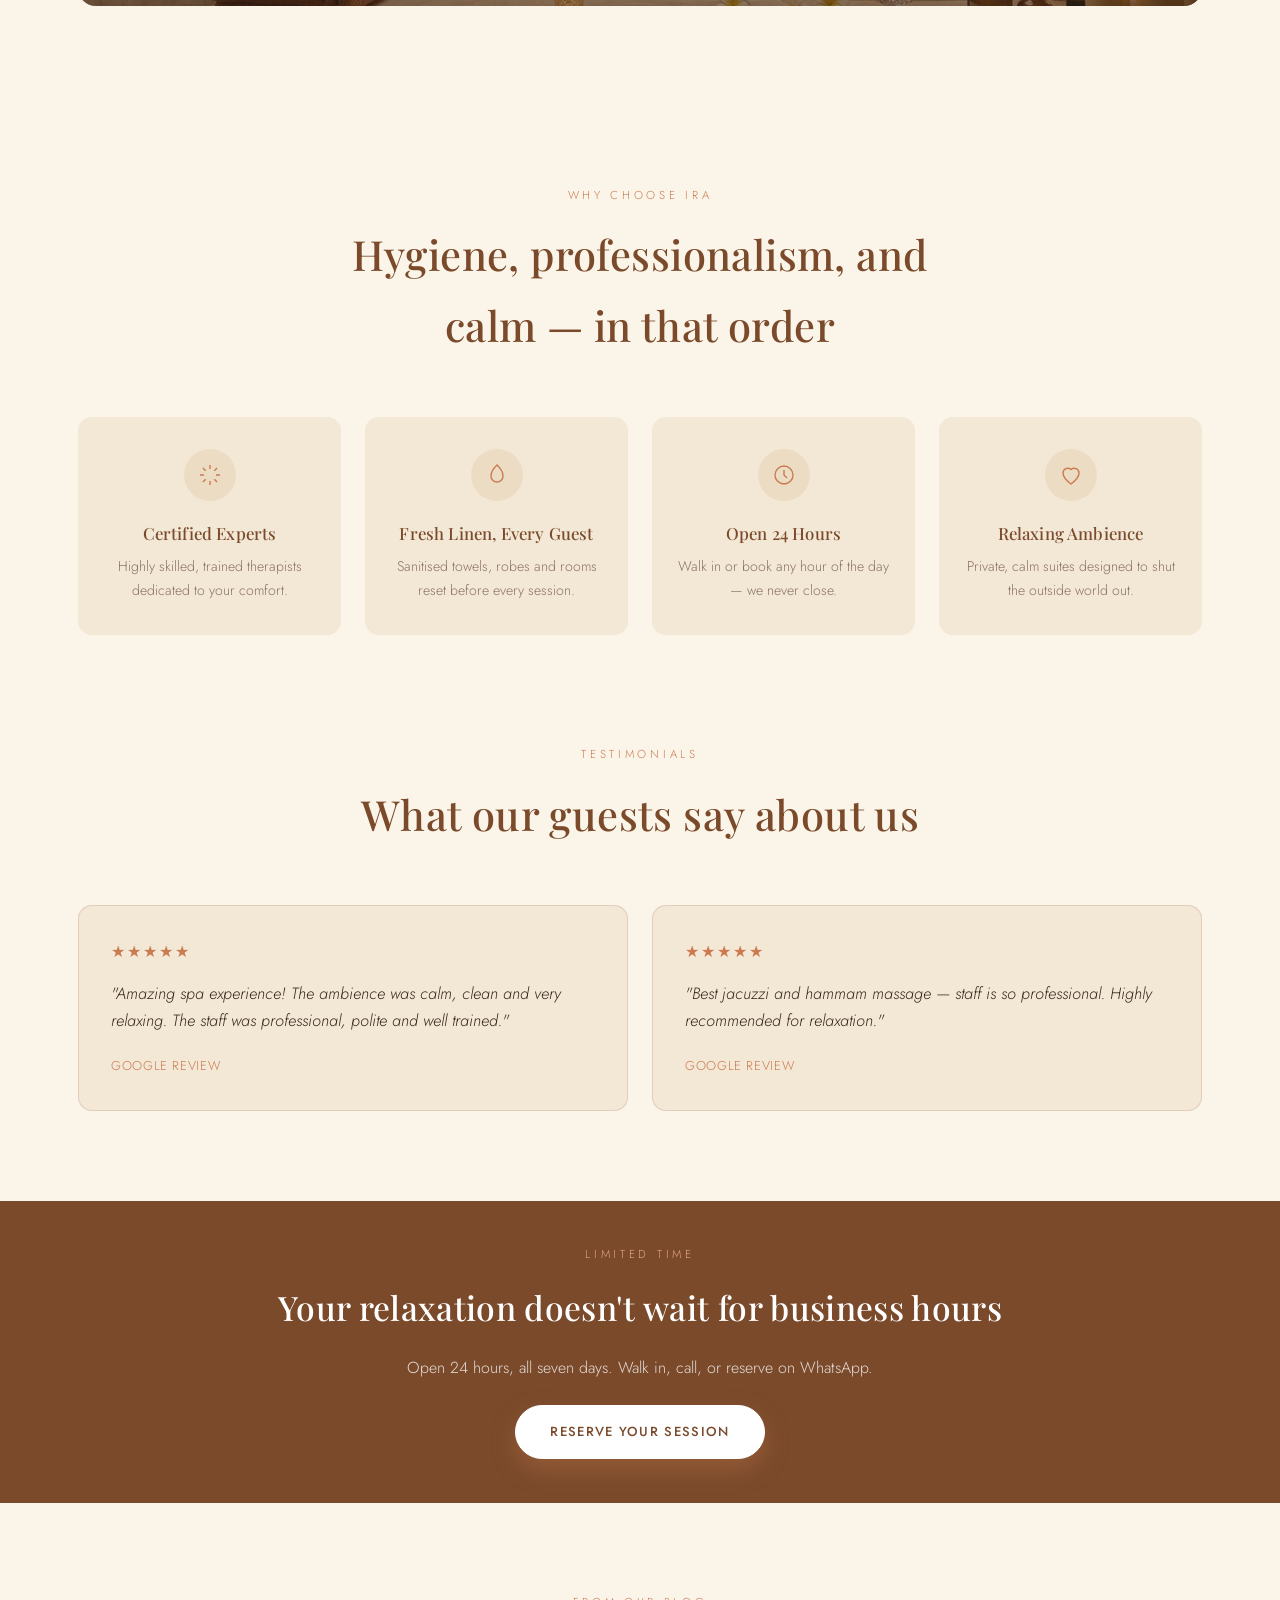
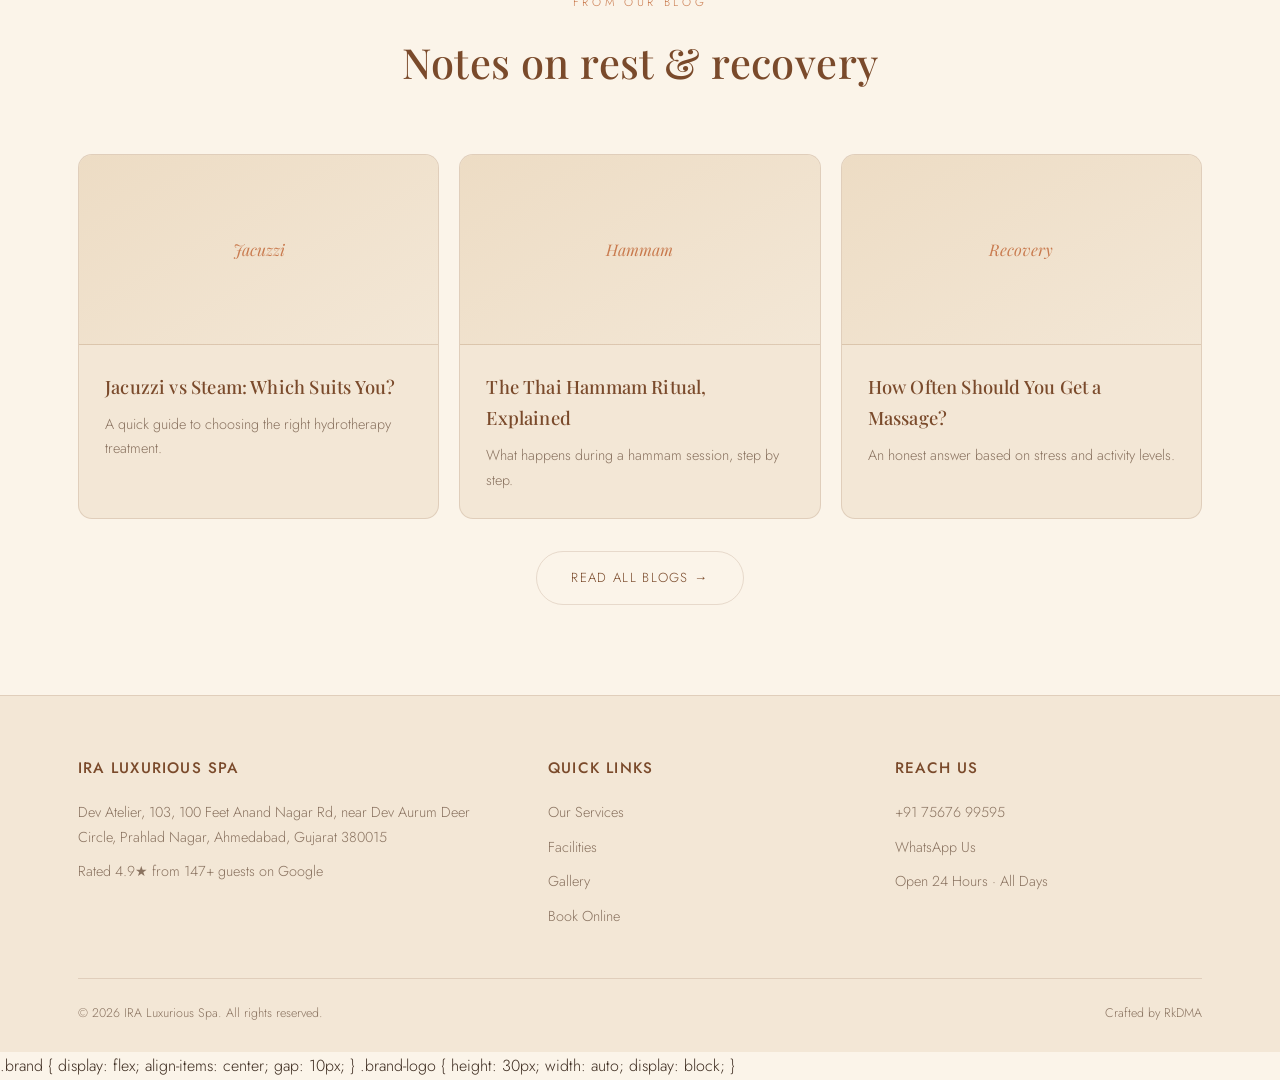
==== commit 5d5b7043: "Update index.html" ====
--- a/index.html
+++ b/index.html
@@ -252,7 +252,7 @@
   gap: 10px;
 }
 .brand-logo {
-  height: 46px;
+  height: 30px;
   width: auto;
   display: block;
 }
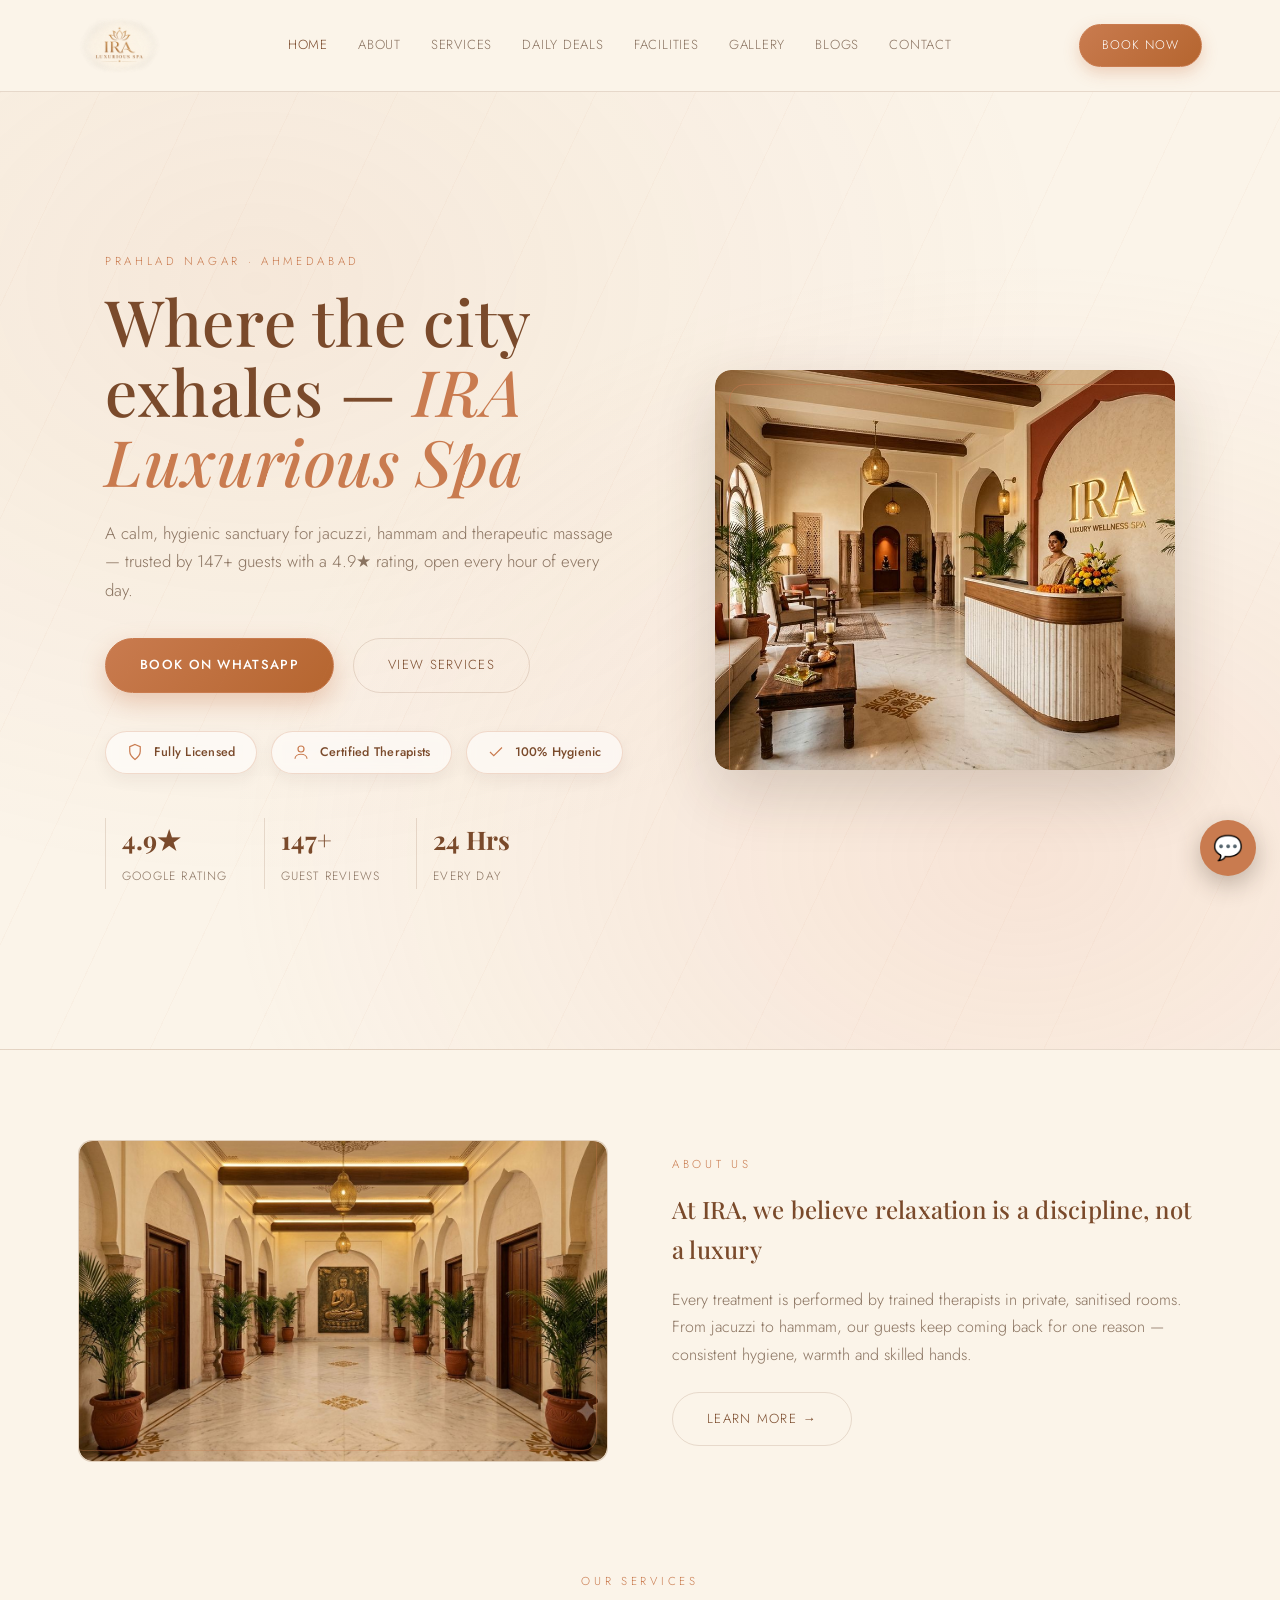
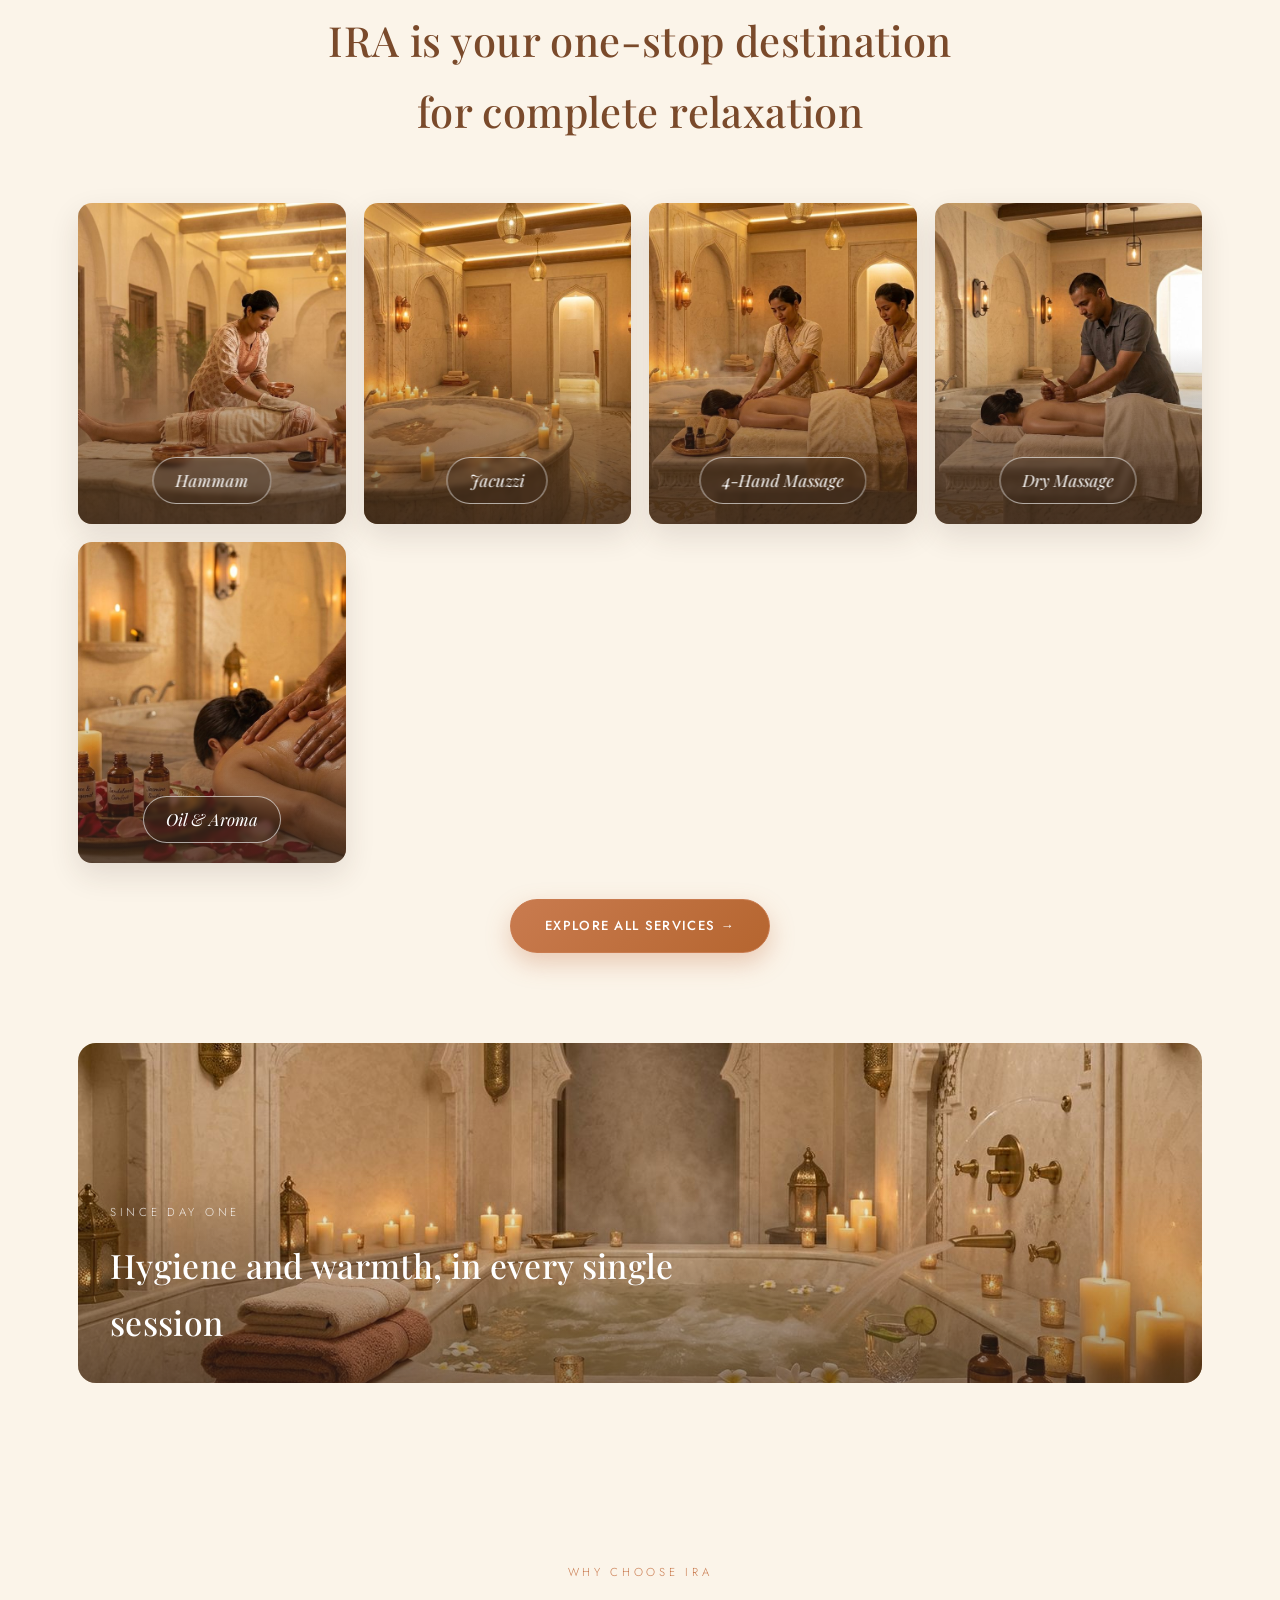
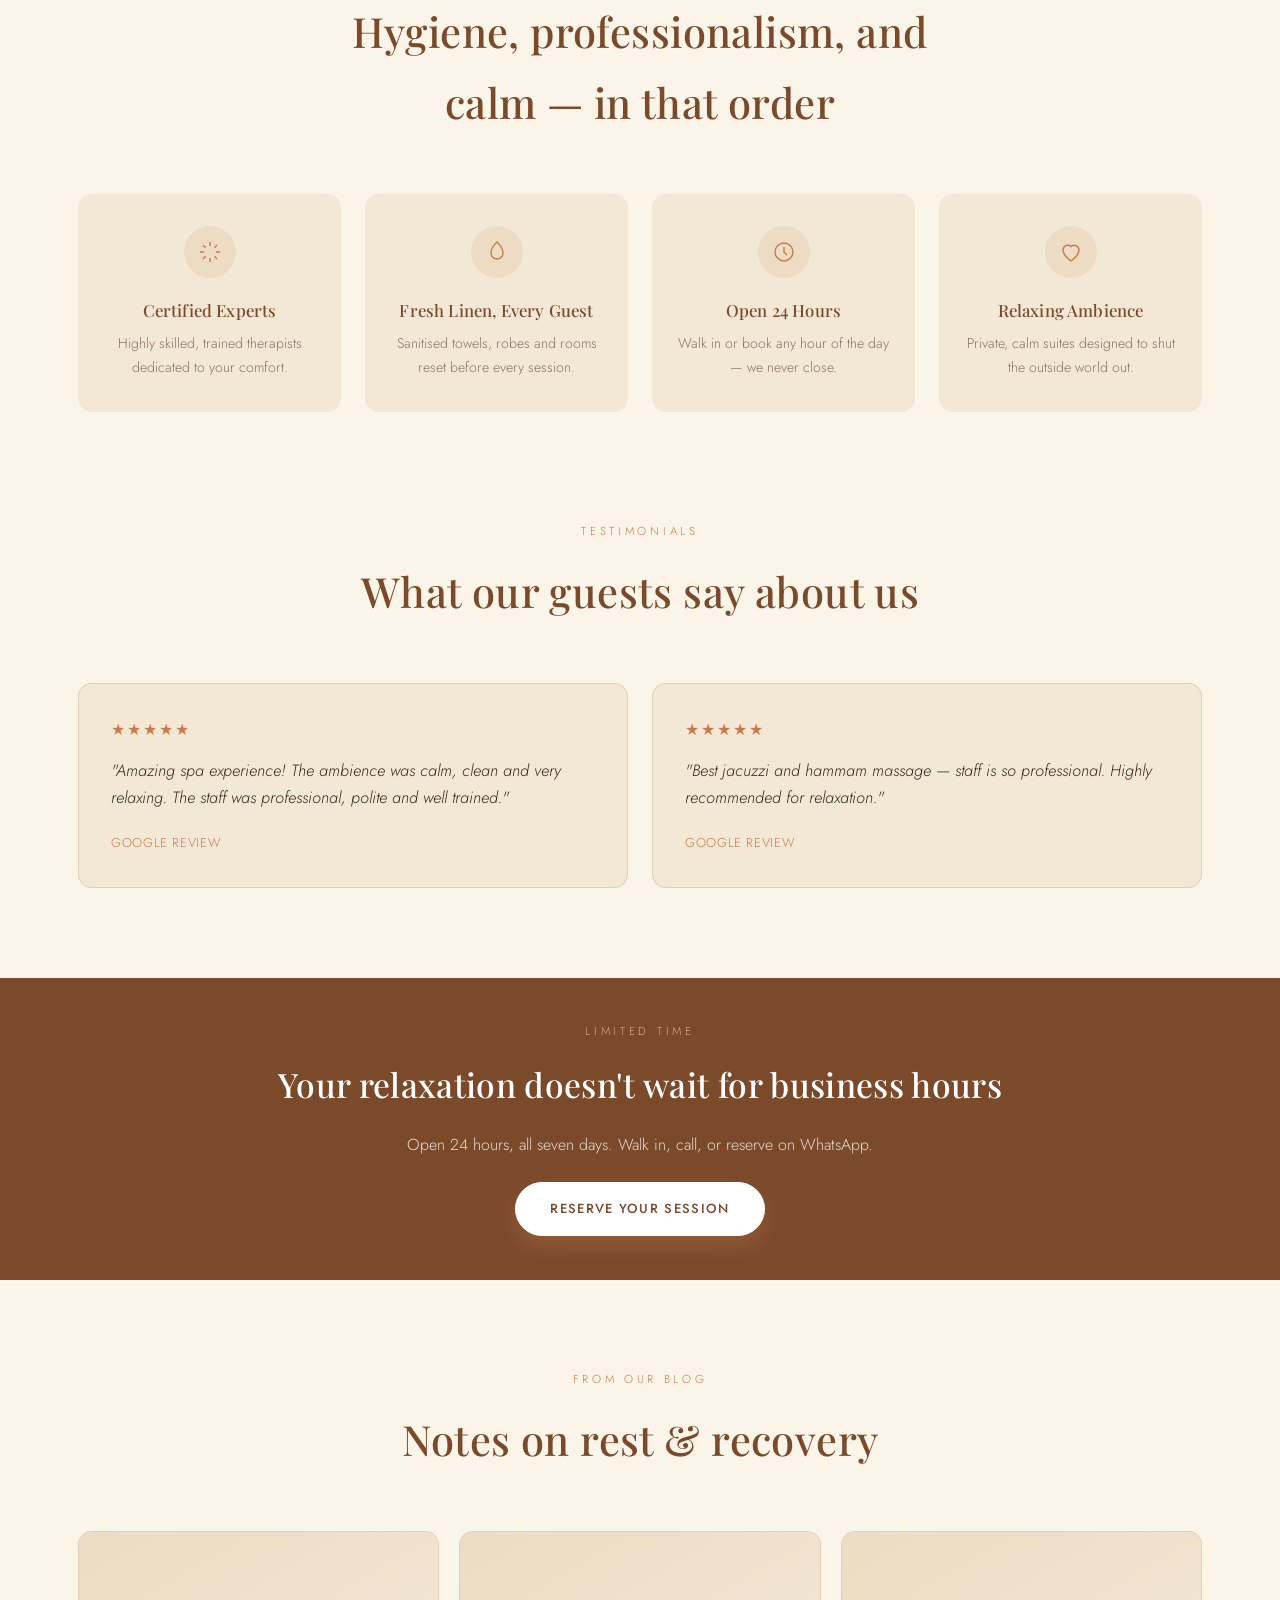
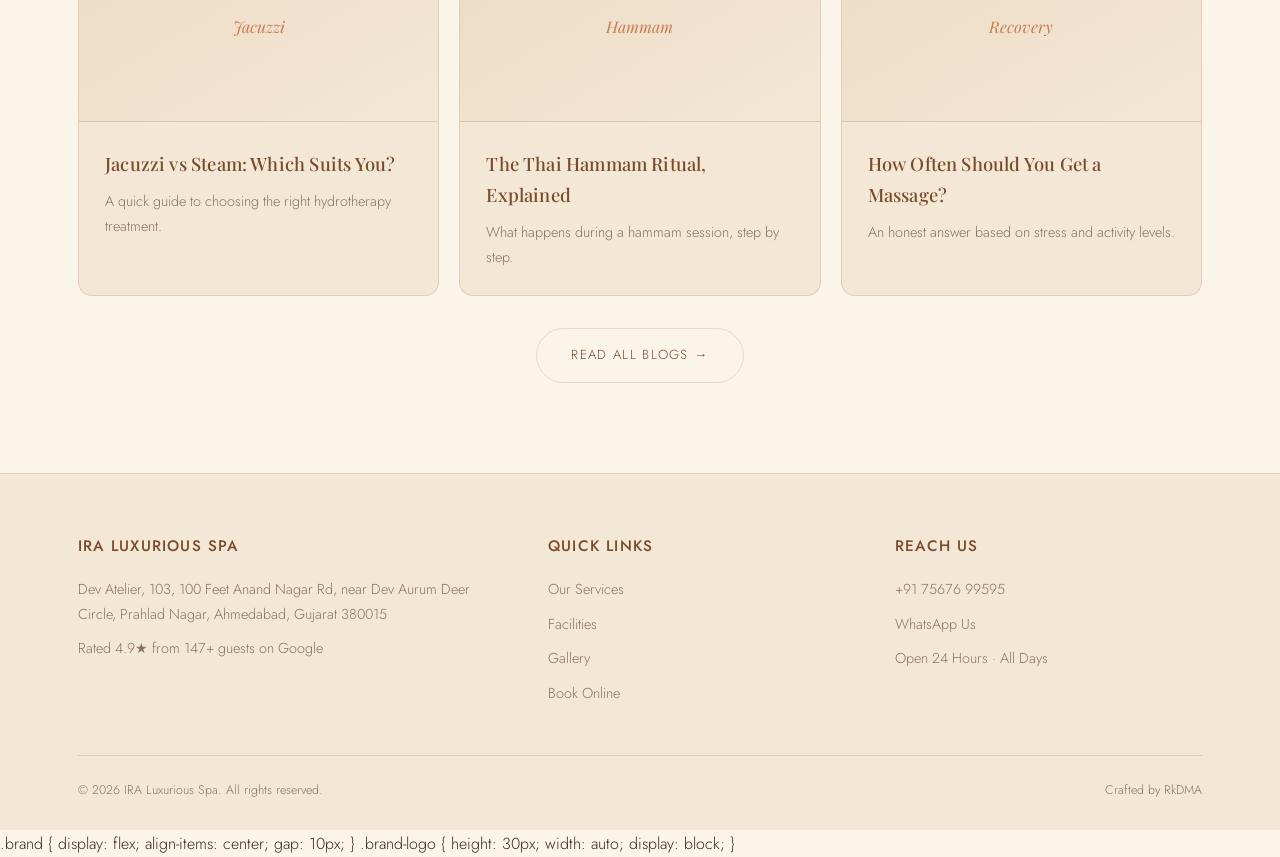
==== commit a41cae46: "Update index.html" ====
--- a/index.html
+++ b/index.html
@@ -12,7 +12,7 @@
 <header>
   <nav class="nav">
 <a href="index.html" class="brand">
-  <img src="images/Logo.png" alt="IRA Luxurious Spa logo" class="brand-logo">
+  <img src="images/Logo.png" alt="IRA Luxurious Spa logo" style="height:55px; width:auto; display:block;">
 </a>    <ul class="navlinks">
       <li><a href="index.html" class="active">Home</a></li>
       <li><a href="about.html">About</a></li>
